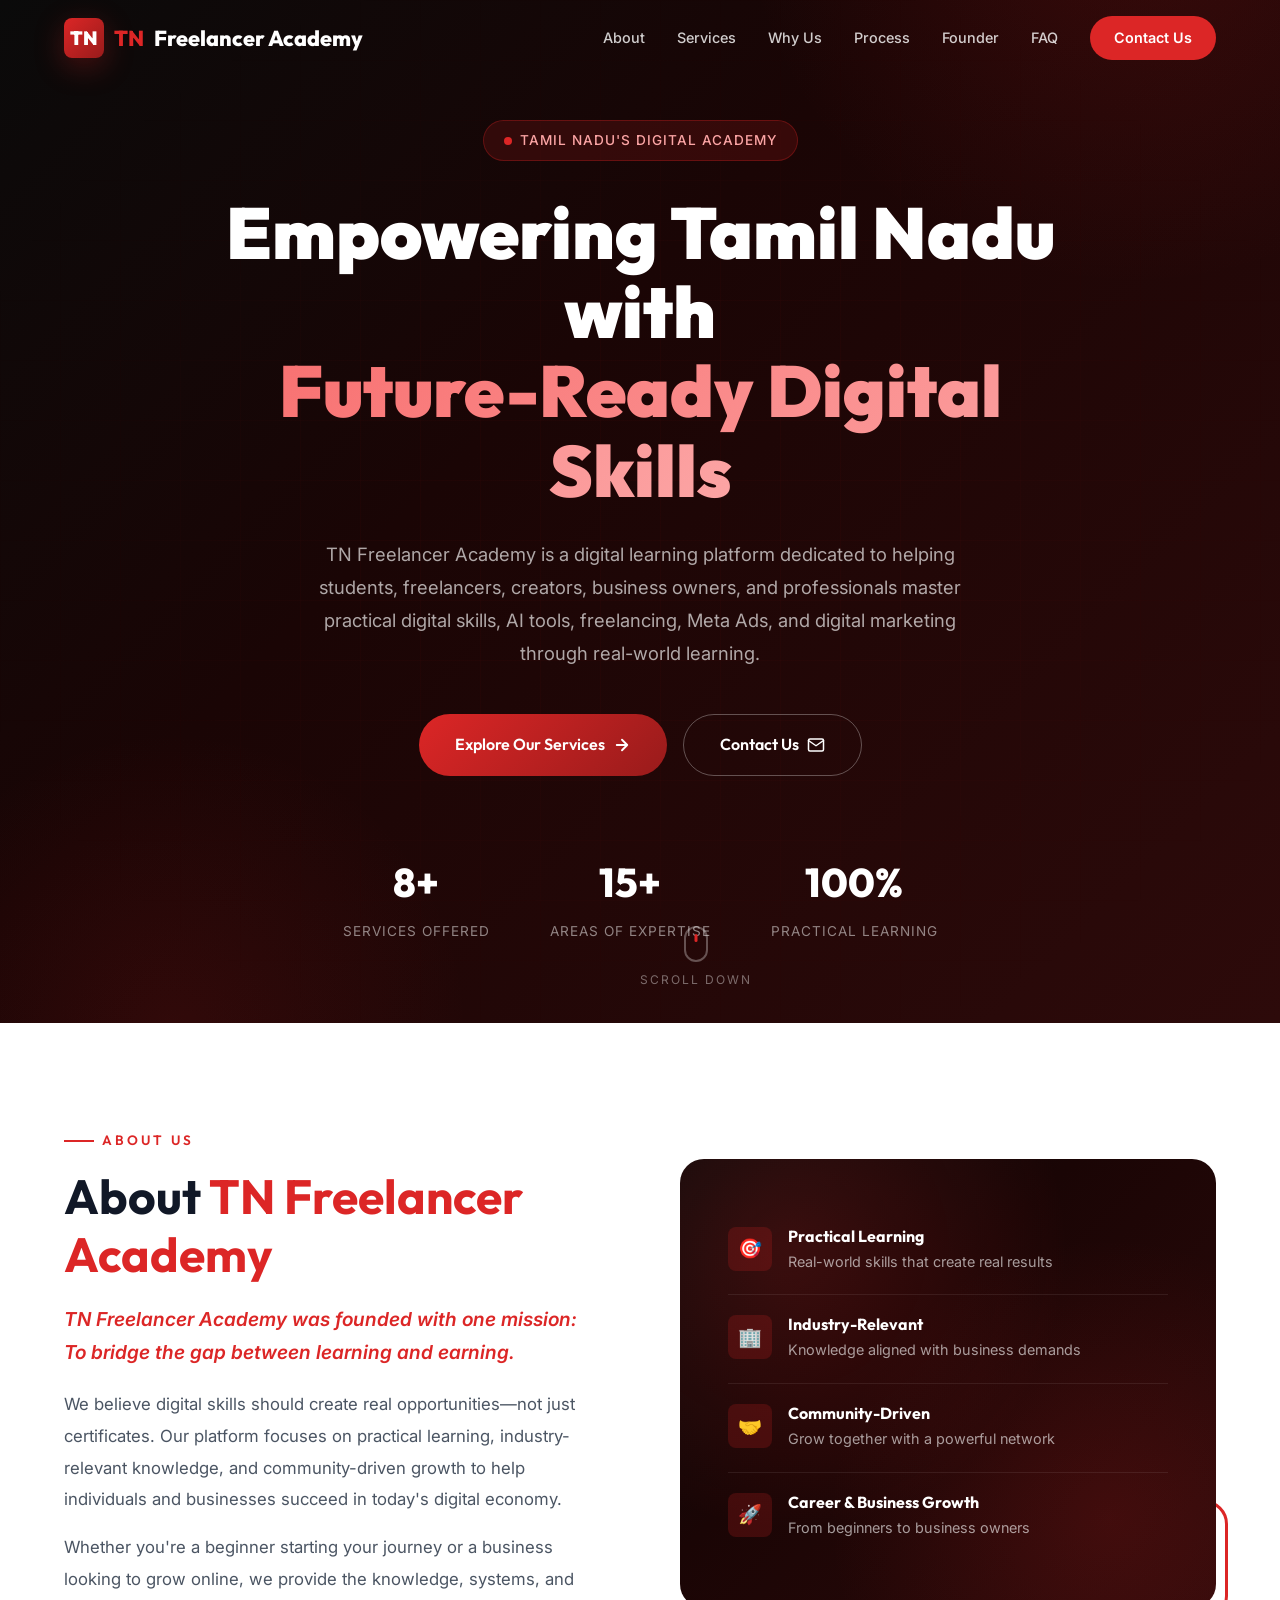
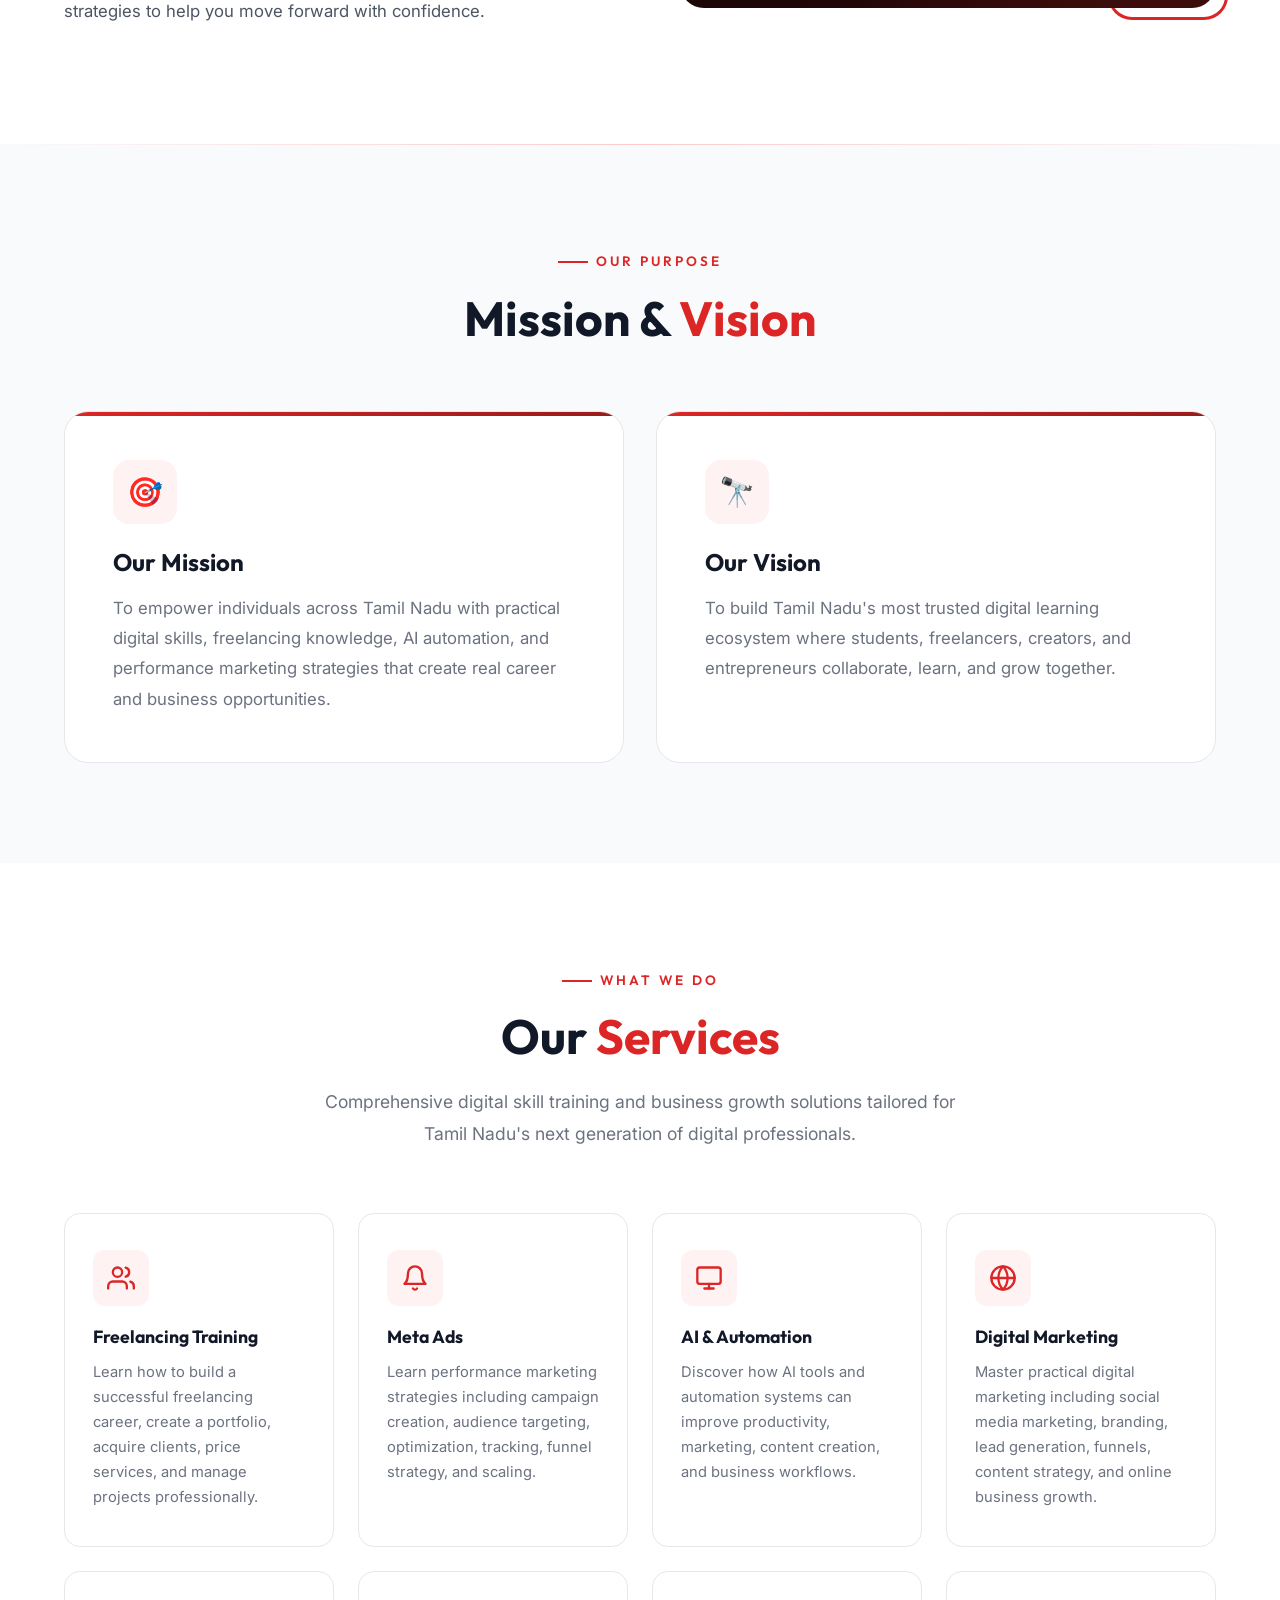
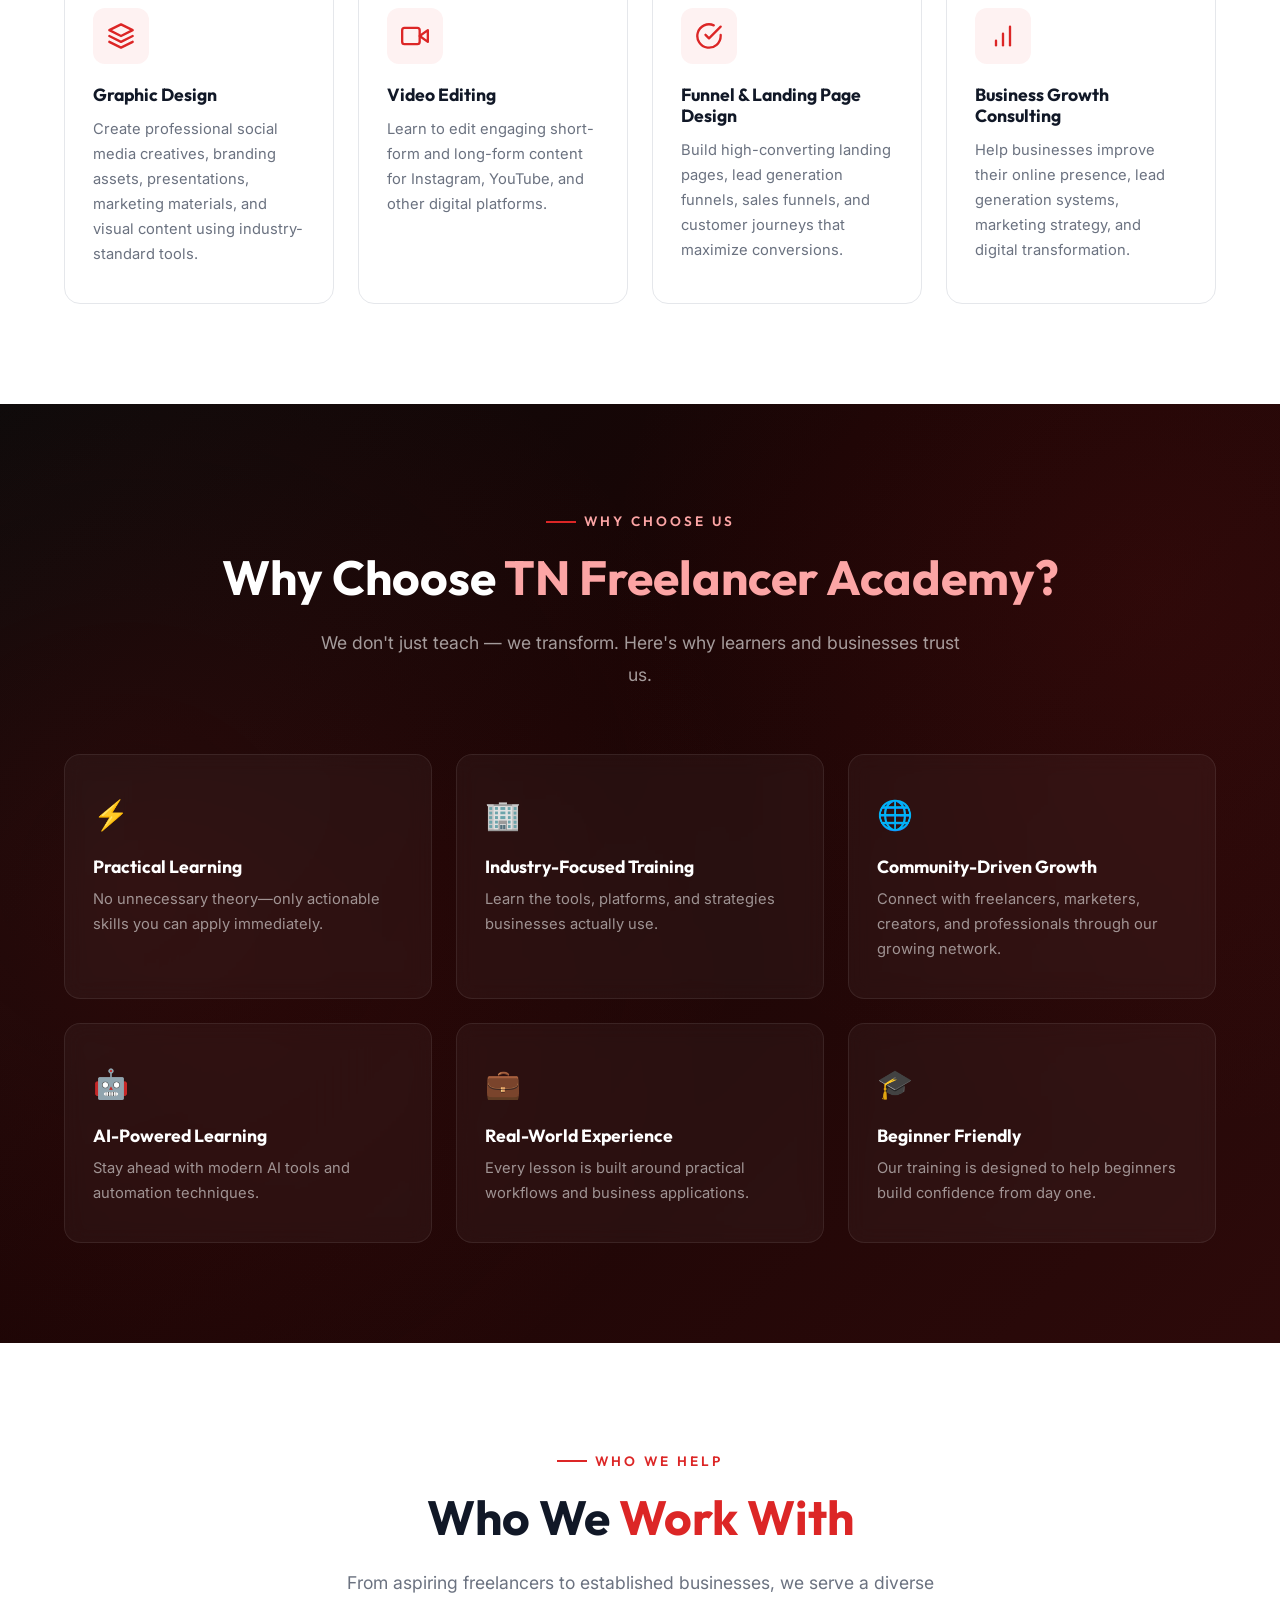
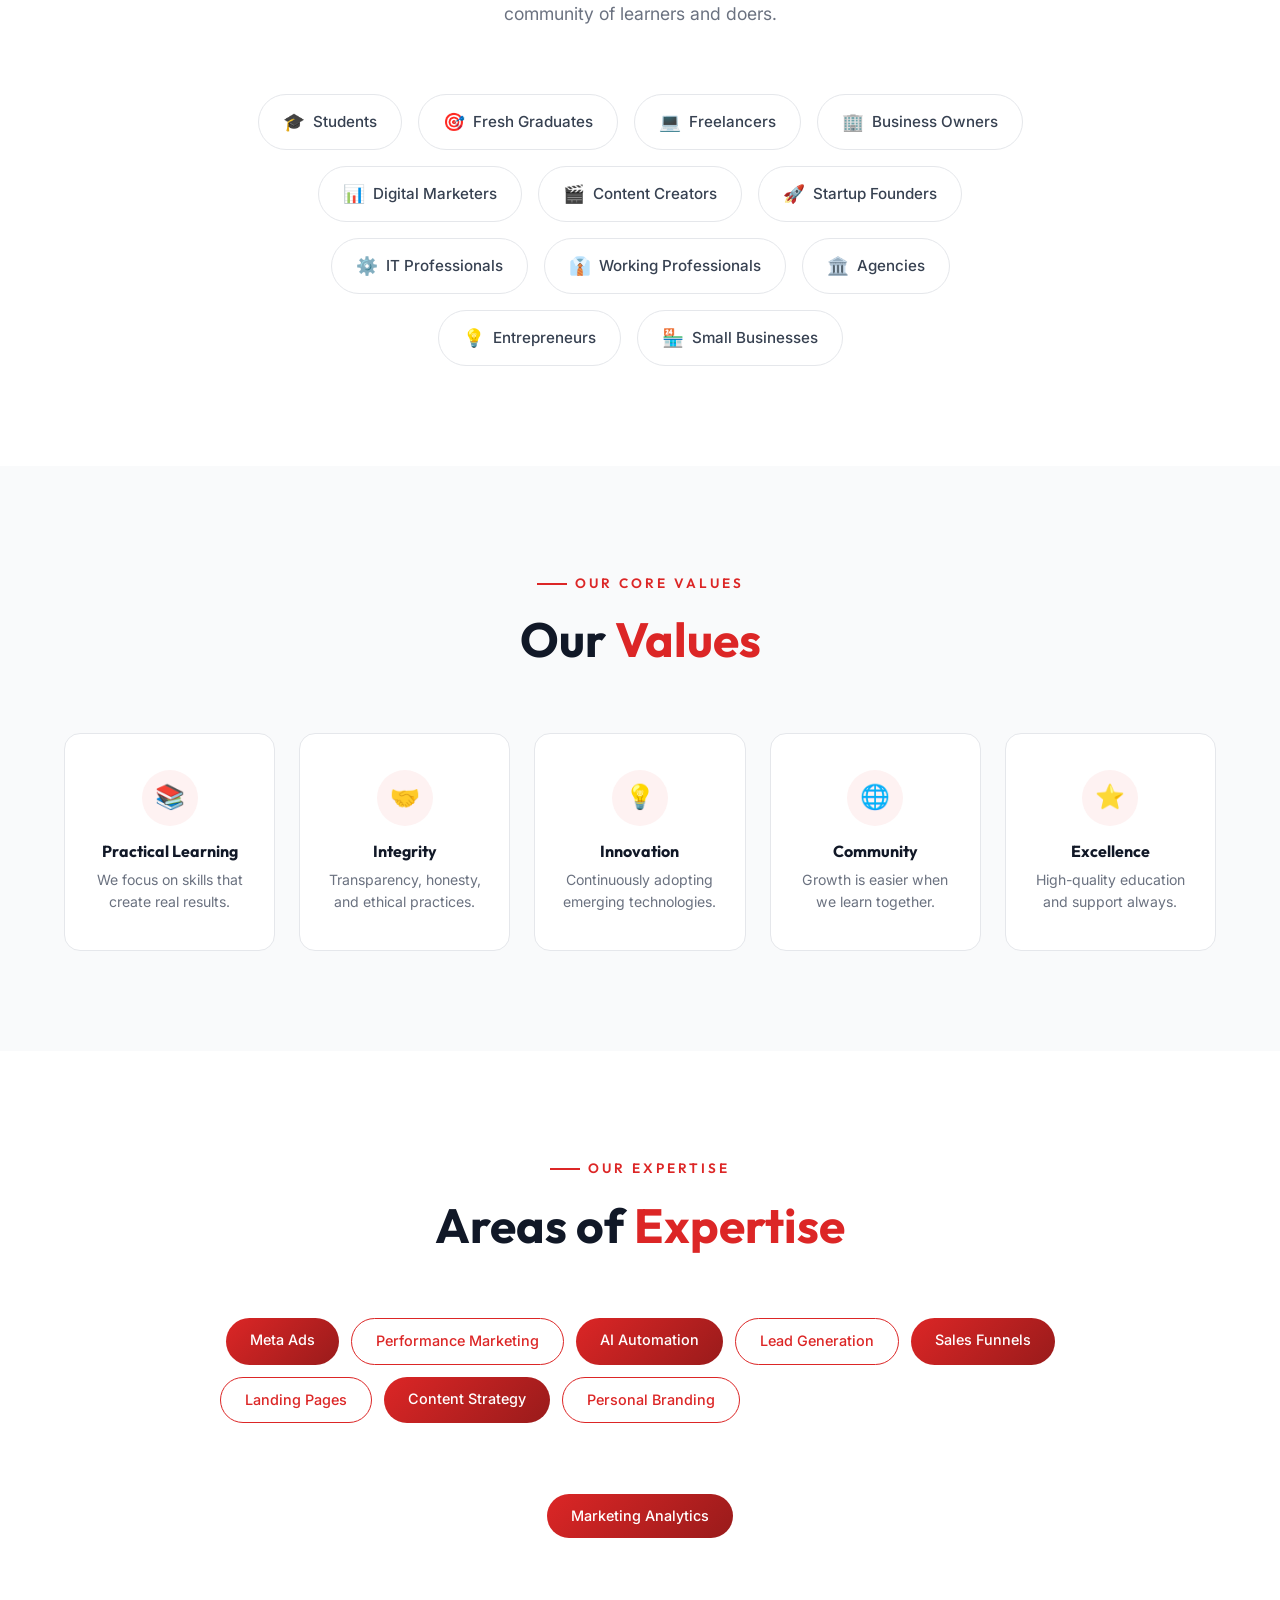
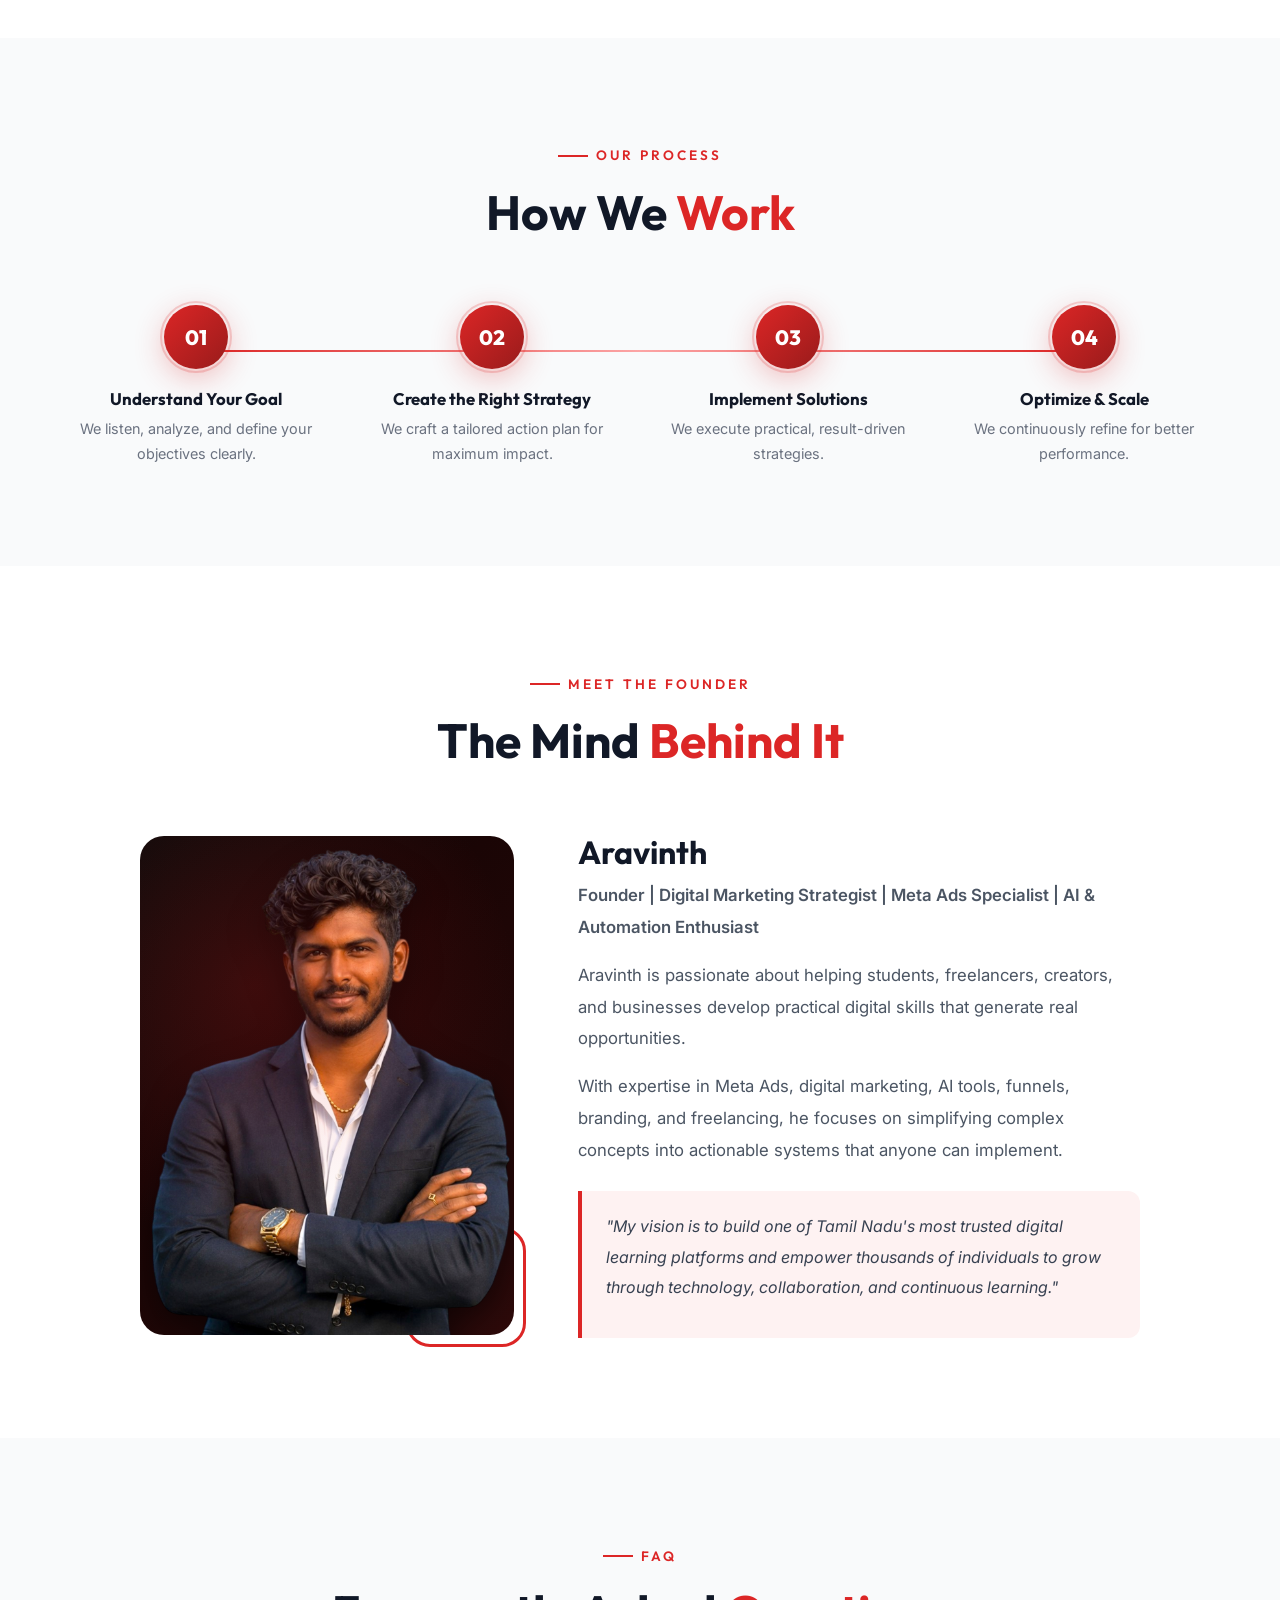
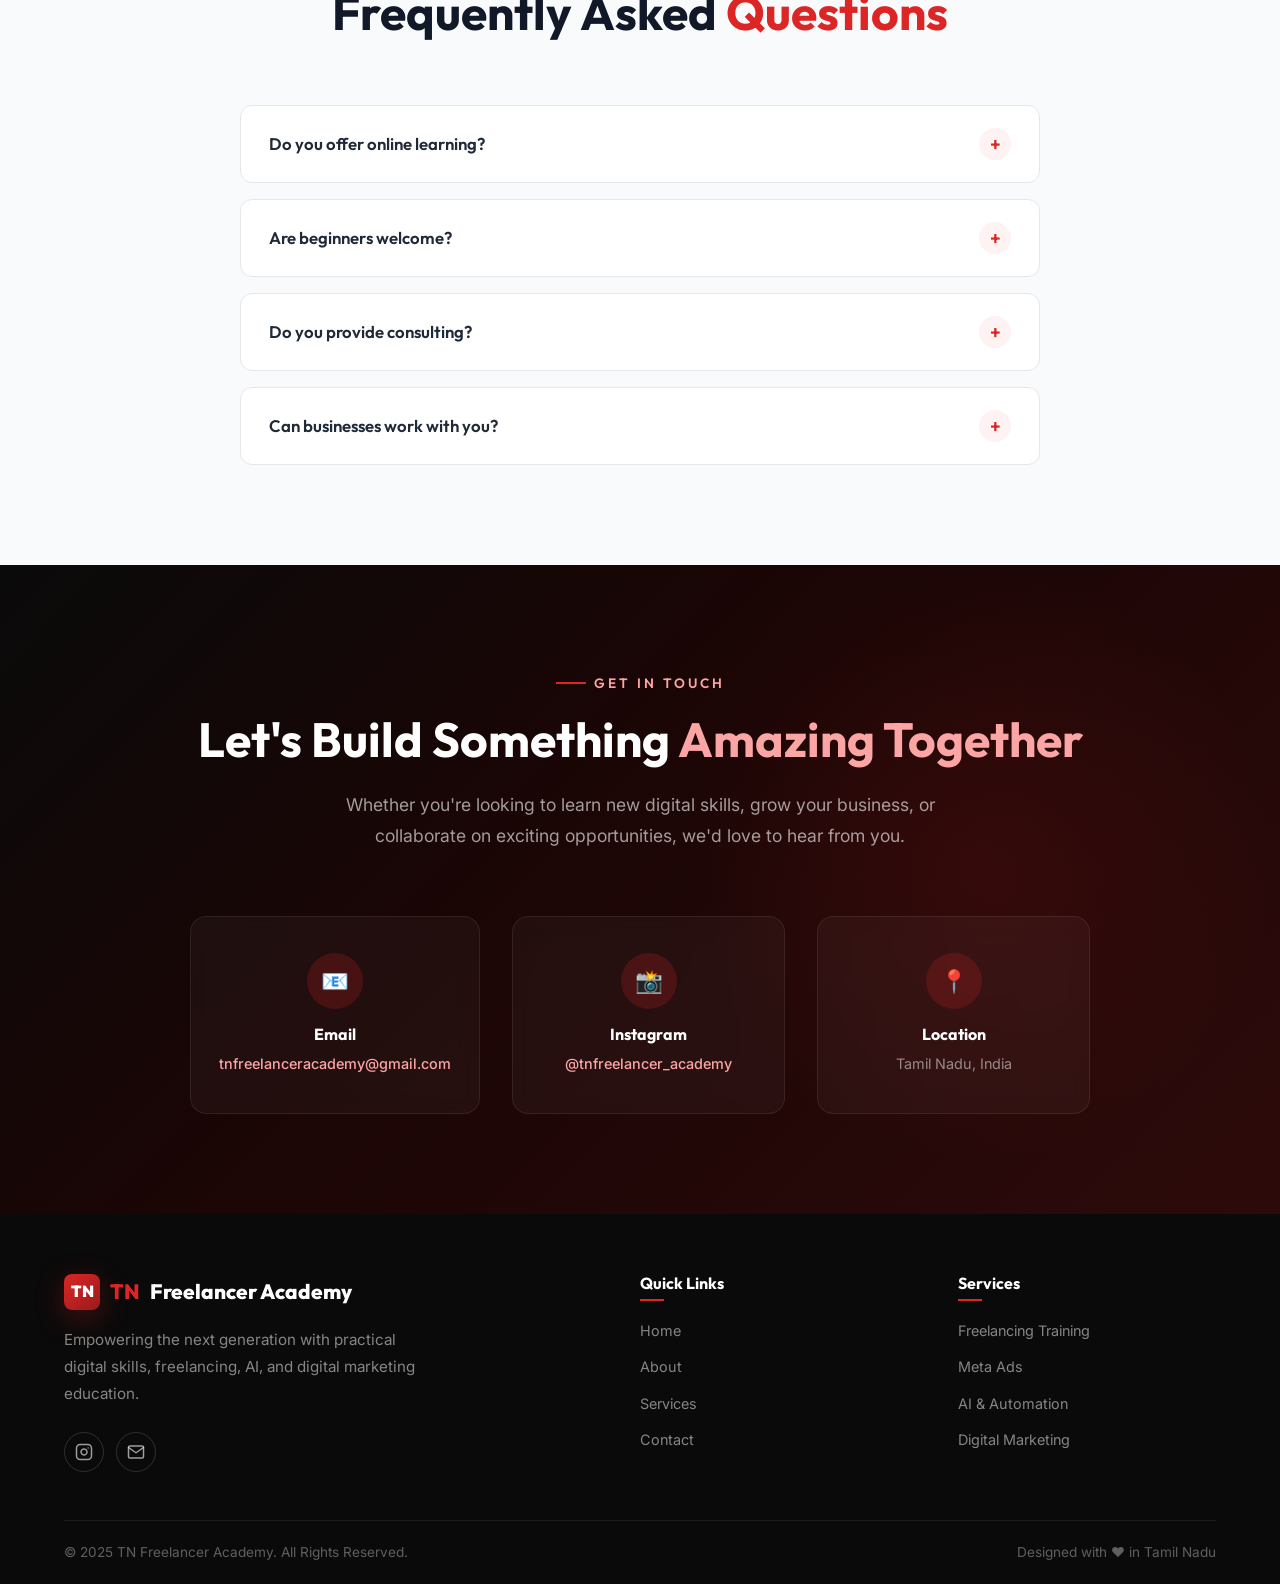
==== index.html @ 5320b2a0 "Initial commit: TN Freelancer Academy static website" ====
<!DOCTYPE html>
<html lang="en">
<head>
  <meta charset="UTF-8">
  <meta name="viewport" content="width=device-width, initial-scale=1.0">
  <meta name="description" content="TN Freelancer Academy — Empowering Tamil Nadu with future-ready digital skills, freelancing, Meta Ads, AI automation, and digital marketing education.">
  <meta name="keywords" content="TN Freelancer Academy, digital marketing, freelancing, Meta Ads, AI automation, Tamil Nadu, online learning">
  <meta name="author" content="TN Freelancer Academy">
  <title>TN Freelancer Academy — Future-Ready Digital Skills</title>

  <!-- Favicon (inline SVG) -->
  <link rel="icon" href="data:image/svg+xml,<svg xmlns='http://www.w3.org/2000/svg' viewBox='0 0 32 32'><rect width='32' height='32' rx='6' fill='%23dc2626'/><text x='50%25' y='55%25' dominant-baseline='middle' text-anchor='middle' fill='white' font-family='sans-serif' font-weight='900' font-size='18'>TN</text></svg>">

  <!-- Google Fonts -->
  <link rel="preconnect" href="https://fonts.googleapis.com">
  <link rel="preconnect" href="https://fonts.gstatic.com" crossorigin>
  <link href="https://fonts.googleapis.com/css2?family=Inter:wght@300;400;500;600;700;800;900&family=Outfit:wght@300;400;500;600;700;800;900&display=swap" rel="stylesheet">

  <!-- Stylesheet -->
  <link rel="stylesheet" href="styles.css">
</head>
<body>

  <!-- ===== NAVIGATION ===== -->
  <nav class="navbar" id="navbar">
    <div class="container">
      <a href="#hero" class="nav-logo">
        <div class="nav-logo-icon">TN</div>
        <span>TN</span> Freelancer Academy
      </a>
      <div class="nav-links" id="navLinks">
        <a href="#about">About</a>
        <a href="#services">Services</a>
        <a href="#why-us">Why Us</a>
        <a href="#process">Process</a>
        <a href="#founder">Founder</a>
        <a href="#faq">FAQ</a>
        <a href="#contact" class="nav-cta">Contact Us</a>
      </div>
      <div class="nav-toggle" id="navToggle">
        <span></span>
        <span></span>
        <span></span>
      </div>
    </div>
  </nav>

  <!-- ===== HERO SECTION ===== -->
  <section class="hero" id="hero">
    <div class="hero-grid"></div>
    <div class="container">
      <div class="hero-badge">
        <div class="hero-badge-dot"></div>
        <span>Tamil Nadu's Digital Academy</span>
      </div>
      <h1>
        Empowering Tamil Nadu with<br>
        <span class="highlight">Future-Ready Digital Skills</span>
      </h1>
      <p class="hero-desc">
        TN Freelancer Academy is a digital learning platform dedicated to helping students, freelancers, creators, business owners, and professionals master practical digital skills, AI tools, freelancing, Meta Ads, and digital marketing through real-world learning.
      </p>
      <div class="hero-buttons">
        <a href="#services" class="btn-primary">
          Explore Our Services
          <svg width="18" height="18" viewBox="0 0 24 24" fill="none" stroke="currentColor" stroke-width="2.5" stroke-linecap="round" stroke-linejoin="round"><path d="M5 12h14M12 5l7 7-7 7"/></svg>
        </a>
        <a href="#contact" class="btn-secondary">
          Contact Us
          <svg width="18" height="18" viewBox="0 0 24 24" fill="none" stroke="currentColor" stroke-width="2" stroke-linecap="round" stroke-linejoin="round"><path d="M4 4h16c1.1 0 2 .9 2 2v12c0 1.1-.9 2-2 2H4c-1.1 0-2-.9-2-2V6c0-1.1.9-2 2-2z"/><polyline points="22,6 12,13 2,6"/></svg>
        </a>
      </div>
      <div class="hero-stats">
        <div class="hero-stat">
          <div class="hero-stat-number">8<span>+</span></div>
          <div class="hero-stat-label">Services Offered</div>
        </div>
        <div class="hero-stat">
          <div class="hero-stat-number">15<span>+</span></div>
          <div class="hero-stat-label">Areas of Expertise</div>
        </div>
        <div class="hero-stat">
          <div class="hero-stat-number">100<span>%</span></div>
          <div class="hero-stat-label">Practical Learning</div>
        </div>
      </div>
    </div>
    <div class="scroll-indicator">
      <div class="scroll-mouse"></div>
      <span>Scroll Down</span>
    </div>
  </section>

  <!-- ===== ABOUT SECTION ===== -->
  <section class="about" id="about">
    <div class="container">
      <div class="about-grid">
        <div class="about-content reveal-left">
          <span class="section-label">About Us</span>
          <h2 class="section-title">About <span>TN Freelancer Academy</span></h2>
          <p class="about-highlight">
            TN Freelancer Academy was founded with one mission:<br>
            To bridge the gap between learning and earning.
          </p>
          <p class="about-text">
            We believe digital skills should create real opportunities—not just certificates. Our platform focuses on practical learning, industry-relevant knowledge, and community-driven growth to help individuals and businesses succeed in today's digital economy.
          </p>
          <p class="about-text">
            Whether you're a beginner starting your journey or a business looking to grow online, we provide the knowledge, systems, and strategies to help you move forward with confidence.
          </p>
        </div>
        <div class="about-visual reveal-right">
          <div class="about-card">
            <div class="about-card-content">
              <div class="about-feature">
                <div class="about-feature-icon">🎯</div>
                <div>
                  <h4>Practical Learning</h4>
                  <p>Real-world skills that create real results</p>
                </div>
              </div>
              <div class="about-feature">
                <div class="about-feature-icon">🏢</div>
                <div>
                  <h4>Industry-Relevant</h4>
                  <p>Knowledge aligned with business demands</p>
                </div>
              </div>
              <div class="about-feature">
                <div class="about-feature-icon">🤝</div>
                <div>
                  <h4>Community-Driven</h4>
                  <p>Grow together with a powerful network</p>
                </div>
              </div>
              <div class="about-feature">
                <div class="about-feature-icon">🚀</div>
                <div>
                  <h4>Career & Business Growth</h4>
                  <p>From beginners to business owners</p>
                </div>
              </div>
            </div>
          </div>
          <div class="founder-decoration"></div>
        </div>
      </div>
    </div>
  </section>

  <!-- ===== MISSION & VISION ===== -->
  <section class="mission-vision" id="mission-vision">
    <div class="container">
      <div class="section-header reveal">
        <span class="section-label">Our Purpose</span>
        <h2 class="section-title">Mission & <span>Vision</span></h2>
      </div>
      <div class="mv-grid">
        <div class="mv-card reveal-left">
          <div class="mv-icon">🎯</div>
          <h3>Our Mission</h3>
          <p>To empower individuals across Tamil Nadu with practical digital skills, freelancing knowledge, AI automation, and performance marketing strategies that create real career and business opportunities.</p>
        </div>
        <div class="mv-card reveal-right">
          <div class="mv-icon">🔭</div>
          <h3>Our Vision</h3>
          <p>To build Tamil Nadu's most trusted digital learning ecosystem where students, freelancers, creators, and entrepreneurs collaborate, learn, and grow together.</p>
        </div>
      </div>
    </div>
  </section>

  <!-- ===== SERVICES SECTION ===== -->
  <section class="services" id="services">
    <div class="container">
      <div class="section-header reveal">
        <span class="section-label">What We Do</span>
        <h2 class="section-title">Our <span>Services</span></h2>
        <p class="section-desc">Comprehensive digital skill training and business growth solutions tailored for Tamil Nadu's next generation of digital professionals.</p>
      </div>
      <div class="services-grid">
        <div class="service-card">
          <div class="service-icon">
            <svg width="28" height="28" viewBox="0 0 24 24" fill="none" stroke="#dc2626" stroke-width="2" stroke-linecap="round" stroke-linejoin="round"><path d="M17 21v-2a4 4 0 0 0-4-4H5a4 4 0 0 0-4 4v2"/><circle cx="9" cy="7" r="4"/><path d="M23 21v-2a4 4 0 0 0-3-3.87"/><path d="M16 3.13a4 4 0 0 1 0 7.75"/></svg>
          </div>
          <h3>Freelancing Training</h3>
          <p>Learn how to build a successful freelancing career, create a portfolio, acquire clients, price services, and manage projects professionally.</p>
        </div>
        <div class="service-card">
          <div class="service-icon">
            <svg width="28" height="28" viewBox="0 0 24 24" fill="none" stroke="#dc2626" stroke-width="2" stroke-linecap="round" stroke-linejoin="round"><path d="M18 8A6 6 0 0 0 6 8c0 7-3 9-3 9h18s-3-2-3-9"/><path d="M13.73 21a2 2 0 0 1-3.46 0"/></svg>
          </div>
          <h3>Meta Ads</h3>
          <p>Learn performance marketing strategies including campaign creation, audience targeting, optimization, tracking, funnel strategy, and scaling.</p>
        </div>
        <div class="service-card">
          <div class="service-icon">
            <svg width="28" height="28" viewBox="0 0 24 24" fill="none" stroke="#dc2626" stroke-width="2" stroke-linecap="round" stroke-linejoin="round"><rect x="2" y="3" width="20" height="14" rx="2" ry="2"/><line x1="8" y1="21" x2="16" y2="21"/><line x1="12" y1="17" x2="12" y2="21"/></svg>
          </div>
          <h3>AI & Automation</h3>
          <p>Discover how AI tools and automation systems can improve productivity, marketing, content creation, and business workflows.</p>
        </div>
        <div class="service-card">
          <div class="service-icon">
            <svg width="28" height="28" viewBox="0 0 24 24" fill="none" stroke="#dc2626" stroke-width="2" stroke-linecap="round" stroke-linejoin="round"><circle cx="12" cy="12" r="10"/><line x1="2" y1="12" x2="22" y2="12"/><path d="M12 2a15.3 15.3 0 0 1 4 10 15.3 15.3 0 0 1-4 10 15.3 15.3 0 0 1-4-10 15.3 15.3 0 0 1 4-10z"/></svg>
          </div>
          <h3>Digital Marketing</h3>
          <p>Master practical digital marketing including social media marketing, branding, lead generation, funnels, content strategy, and online business growth.</p>
        </div>
        <div class="service-card">
          <div class="service-icon">
            <svg width="28" height="28" viewBox="0 0 24 24" fill="none" stroke="#dc2626" stroke-width="2" stroke-linecap="round" stroke-linejoin="round"><polygon points="12 2 2 7 12 12 22 7 12 2"/><polyline points="2 17 12 22 22 17"/><polyline points="2 12 12 17 22 12"/></svg>
          </div>
          <h3>Graphic Design</h3>
          <p>Create professional social media creatives, branding assets, presentations, marketing materials, and visual content using industry-standard tools.</p>
        </div>
        <div class="service-card">
          <div class="service-icon">
            <svg width="28" height="28" viewBox="0 0 24 24" fill="none" stroke="#dc2626" stroke-width="2" stroke-linecap="round" stroke-linejoin="round"><polygon points="23 7 16 12 23 17 23 7"/><rect x="1" y="5" width="15" height="14" rx="2" ry="2"/></svg>
          </div>
          <h3>Video Editing</h3>
          <p>Learn to edit engaging short-form and long-form content for Instagram, YouTube, and other digital platforms.</p>
        </div>
        <div class="service-card">
          <div class="service-icon">
            <svg width="28" height="28" viewBox="0 0 24 24" fill="none" stroke="#dc2626" stroke-width="2" stroke-linecap="round" stroke-linejoin="round"><path d="M22 11.08V12a10 10 0 1 1-5.93-9.14"/><polyline points="22 4 12 14.01 9 11.01"/></svg>
          </div>
          <h3>Funnel & Landing Page Design</h3>
          <p>Build high-converting landing pages, lead generation funnels, sales funnels, and customer journeys that maximize conversions.</p>
        </div>
        <div class="service-card">
          <div class="service-icon">
            <svg width="28" height="28" viewBox="0 0 24 24" fill="none" stroke="#dc2626" stroke-width="2" stroke-linecap="round" stroke-linejoin="round"><line x1="12" y1="20" x2="12" y2="10"/><line x1="18" y1="20" x2="18" y2="4"/><line x1="6" y1="20" x2="6" y2="16"/></svg>
          </div>
          <h3>Business Growth Consulting</h3>
          <p>Help businesses improve their online presence, lead generation systems, marketing strategy, and digital transformation.</p>
        </div>
      </div>
    </div>
  </section>

  <!-- ===== WHY CHOOSE US ===== -->
  <section class="why-us" id="why-us">
    <div class="container">
      <div class="section-header reveal">
        <span class="section-label" style="color: var(--red-300);">Why Choose Us</span>
        <h2 class="section-title">Why Choose <span style="color: var(--red-300);">TN Freelancer Academy?</span></h2>
        <p class="section-desc">We don't just teach — we transform. Here's why learners and businesses trust us.</p>
      </div>
      <div class="why-grid">
        <div class="why-card">
          <div class="why-card-icon">⚡</div>
          <h3>Practical Learning</h3>
          <p>No unnecessary theory—only actionable skills you can apply immediately.</p>
        </div>
        <div class="why-card">
          <div class="why-card-icon">🏢</div>
          <h3>Industry-Focused Training</h3>
          <p>Learn the tools, platforms, and strategies businesses actually use.</p>
        </div>
        <div class="why-card">
          <div class="why-card-icon">🌐</div>
          <h3>Community-Driven Growth</h3>
          <p>Connect with freelancers, marketers, creators, and professionals through our growing network.</p>
        </div>
        <div class="why-card">
          <div class="why-card-icon">🤖</div>
          <h3>AI-Powered Learning</h3>
          <p>Stay ahead with modern AI tools and automation techniques.</p>
        </div>
        <div class="why-card">
          <div class="why-card-icon">💼</div>
          <h3>Real-World Experience</h3>
          <p>Every lesson is built around practical workflows and business applications.</p>
        </div>
        <div class="why-card">
          <div class="why-card-icon">🎓</div>
          <h3>Beginner Friendly</h3>
          <p>Our training is designed to help beginners build confidence from day one.</p>
        </div>
      </div>
    </div>
  </section>

  <!-- ===== WHO WE HELP ===== -->
  <section class="who-we-help" id="who-we-help">
    <div class="container">
      <div class="section-header reveal">
        <span class="section-label">Who We Help</span>
        <h2 class="section-title">Who We <span>Work With</span></h2>
        <p class="section-desc">From aspiring freelancers to established businesses, we serve a diverse community of learners and doers.</p>
      </div>
      <div class="who-tags">
        <div class="who-tag"><span class="who-tag-icon">🎓</span> Students</div>
        <div class="who-tag"><span class="who-tag-icon">🎯</span> Fresh Graduates</div>
        <div class="who-tag"><span class="who-tag-icon">💻</span> Freelancers</div>
        <div class="who-tag"><span class="who-tag-icon">🏢</span> Business Owners</div>
        <div class="who-tag"><span class="who-tag-icon">📊</span> Digital Marketers</div>
        <div class="who-tag"><span class="who-tag-icon">🎬</span> Content Creators</div>
        <div class="who-tag"><span class="who-tag-icon">🚀</span> Startup Founders</div>
        <div class="who-tag"><span class="who-tag-icon">⚙️</span> IT Professionals</div>
        <div class="who-tag"><span class="who-tag-icon">👔</span> Working Professionals</div>
        <div class="who-tag"><span class="who-tag-icon">🏛️</span> Agencies</div>
        <div class="who-tag"><span class="who-tag-icon">💡</span> Entrepreneurs</div>
        <div class="who-tag"><span class="who-tag-icon">🏪</span> Small Businesses</div>
      </div>
    </div>
  </section>

  <!-- ===== OUR VALUES ===== -->
  <section class="values" id="values">
    <div class="container">
      <div class="section-header reveal">
        <span class="section-label">Our Core Values</span>
        <h2 class="section-title">Our <span>Values</span></h2>
      </div>
      <div class="values-grid">
        <div class="value-card">
          <div class="value-icon">📚</div>
          <h3>Practical Learning</h3>
          <p>We focus on skills that create real results.</p>
        </div>
        <div class="value-card">
          <div class="value-icon">🤝</div>
          <h3>Integrity</h3>
          <p>Transparency, honesty, and ethical practices.</p>
        </div>
        <div class="value-card">
          <div class="value-icon">💡</div>
          <h3>Innovation</h3>
          <p>Continuously adopting emerging technologies.</p>
        </div>
        <div class="value-card">
          <div class="value-icon">🌐</div>
          <h3>Community</h3>
          <p>Growth is easier when we learn together.</p>
        </div>
        <div class="value-card">
          <div class="value-icon">⭐</div>
          <h3>Excellence</h3>
          <p>High-quality education and support always.</p>
        </div>
      </div>
    </div>
  </section>

  <!-- ===== EXPERTISE ===== -->
  <section class="expertise" id="expertise">
    <div class="container">
      <div class="section-header reveal">
        <span class="section-label">Our Expertise</span>
        <h2 class="section-title">Areas of <span>Expertise</span></h2>
      </div>
      <div class="expertise-tags">
        <span class="expertise-tag">Meta Ads</span>
        <span class="expertise-tag">Performance Marketing</span>
        <span class="expertise-tag">AI Automation</span>
        <span class="expertise-tag">Lead Generation</span>
        <span class="expertise-tag">Sales Funnels</span>
        <span class="expertise-tag">Landing Pages</span>
        <span class="expertise-tag">Content Strategy</span>
        <span class="expertise-tag">Personal Branding</span>
        <span class="expertise-tag">Freelancing</span>
        <span class="expertise-tag">Digital Marketing</span>
        <span class="expertise-tag">Graphic Design</span>
        <span class="expertise-tag">Video Editing</span>
        <span class="expertise-tag">Business Growth</span>
        <span class="expertise-tag">Social Media Marketing</span>
        <span class="expertise-tag">Marketing Analytics</span>
      </div>
    </div>
  </section>

  <!-- ===== OUR PROCESS ===== -->
  <section class="process" id="process">
    <div class="container">
      <div class="section-header reveal">
        <span class="section-label">Our Process</span>
        <h2 class="section-title">How We <span>Work</span></h2>
      </div>
      <div class="process-grid">
        <div class="process-step">
          <div class="process-number">01</div>
          <h3>Understand Your Goal</h3>
          <p>We listen, analyze, and define your objectives clearly.</p>
        </div>
        <div class="process-step">
          <div class="process-number">02</div>
          <h3>Create the Right Strategy</h3>
          <p>We craft a tailored action plan for maximum impact.</p>
        </div>
        <div class="process-step">
          <div class="process-number">03</div>
          <h3>Implement Solutions</h3>
          <p>We execute practical, result-driven strategies.</p>
        </div>
        <div class="process-step">
          <div class="process-number">04</div>
          <h3>Optimize & Scale</h3>
          <p>We continuously refine for better performance.</p>
        </div>
      </div>
    </div>
  </section>

  <!-- ===== FOUNDER SECTION ===== -->
  <section class="founder" id="founder">
    <div class="container">
      <div class="section-header reveal">
        <span class="section-label">Meet the Founder</span>
        <h2 class="section-title">The Mind <span>Behind It</span></h2>
      </div>
      <div class="founder-wrapper">
        <div class="founder-image-wrapper reveal-left">
          <div class="founder-image">
            <img src="images/founder.png" alt="Aravinth - Founder of TN Freelancer Academy" class="founder-photo">
          </div>
          <div class="founder-decoration"></div>
        </div>
        <div class="founder-content reveal-right">
          <h3>Aravinth</h3>
          <p class="founder-role">Founder | Digital Marketing Strategist | Meta Ads Specialist | AI & Automation Enthusiast</p>
          <p>Aravinth is passionate about helping students, freelancers, creators, and businesses develop practical digital skills that generate real opportunities.</p>
          <p>With expertise in Meta Ads, digital marketing, AI tools, funnels, branding, and freelancing, he focuses on simplifying complex concepts into actionable systems that anyone can implement.</p>
          <div class="founder-quote">
            <p>"My vision is to build one of Tamil Nadu's most trusted digital learning platforms and empower thousands of individuals to grow through technology, collaboration, and continuous learning."</p>
          </div>
        </div>
      </div>
    </div>
  </section>

  <!-- ===== FAQ SECTION ===== -->
  <section class="faq" id="faq">
    <div class="container">
      <div class="section-header reveal">
        <span class="section-label">FAQ</span>
        <h2 class="section-title">Frequently Asked <span>Questions</span></h2>
      </div>
      <div class="faq-list">
        <div class="faq-item">
          <div class="faq-question">
            Do you offer online learning?
            <div class="faq-toggle">+</div>
          </div>
          <div class="faq-answer">
            <div class="faq-answer-content">
              Yes. Our programs are designed for online learning with practical demonstrations and real-world examples. You can learn from anywhere at your own pace.
            </div>
          </div>
        </div>
        <div class="faq-item">
          <div class="faq-question">
            Are beginners welcome?
            <div class="faq-toggle">+</div>
          </div>
          <div class="faq-answer">
            <div class="faq-answer-content">
              Absolutely. Our content is designed to help beginners learn from the fundamentals. We build your knowledge step by step so you gain confidence as you progress.
            </div>
          </div>
        </div>
        <div class="faq-item">
          <div class="faq-question">
            Do you provide consulting?
            <div class="faq-toggle">+</div>
          </div>
          <div class="faq-answer">
            <div class="faq-answer-content">
              Yes. We provide consulting for digital marketing, Meta Ads, branding, funnels, and business growth. Our consulting is practical and results-driven.
            </div>
          </div>
        </div>
        <div class="faq-item">
          <div class="faq-question">
            Can businesses work with you?
            <div class="faq-toggle">+</div>
          </div>
          <div class="faq-answer">
            <div class="faq-answer-content">
              Yes. We collaborate with startups, entrepreneurs, agencies, and businesses seeking digital growth solutions. From strategy to execution, we can help scale your business.
            </div>
          </div>
        </div>
      </div>
    </div>
  </section>

  <!-- ===== CONTACT SECTION ===== -->
  <section class="contact" id="contact">
    <div class="container">
      <div class="section-header reveal">
        <span class="section-label" style="color: var(--red-300);">Get In Touch</span>
        <h2 class="section-title">Let's Build Something <span style="color: var(--red-300);">Amazing Together</span></h2>
        <p class="section-desc">Whether you're looking to learn new digital skills, grow your business, or collaborate on exciting opportunities, we'd love to hear from you.</p>
      </div>
      <div class="contact-grid">
        <div class="contact-card reveal">
          <div class="contact-card-icon">📧</div>
          <h4>Email</h4>
          <p><a href="mailto:tnfreelanceracademy@gmail.com">tnfreelanceracademy@gmail.com</a></p>
        </div>
        <div class="contact-card reveal">
          <div class="contact-card-icon">📸</div>
          <h4>Instagram</h4>
          <p><a href="https://instagram.com/tnfreelancer_academy" target="_blank" rel="noopener noreferrer">@tnfreelancer_academy</a></p>
        </div>
        <div class="contact-card reveal">
          <div class="contact-card-icon">📍</div>
          <h4>Location</h4>
          <p>Tamil Nadu, India</p>
        </div>
      </div>
    </div>
  </section>

  <!-- ===== FOOTER ===== -->
  <footer class="footer" id="footer">
    <div class="container">
      <div class="footer-grid">
        <div class="footer-brand">
          <div class="footer-logo">
            <div class="nav-logo-icon" style="width:36px;height:36px;font-size:1rem;">TN</div>
            <span>TN</span> Freelancer Academy
          </div>
          <p>Empowering the next generation with practical digital skills, freelancing, AI, and digital marketing education.</p>
          <div class="footer-social">
            <a href="https://instagram.com/tnfreelancer_academy" target="_blank" rel="noopener noreferrer" aria-label="Instagram">
              <svg width="18" height="18" viewBox="0 0 24 24" fill="none" stroke="currentColor" stroke-width="2" stroke-linecap="round" stroke-linejoin="round"><rect x="2" y="2" width="20" height="20" rx="5" ry="5"/><path d="M16 11.37A4 4 0 1 1 12.63 8 4 4 0 0 1 16 11.37z"/><line x1="17.5" y1="6.5" x2="17.51" y2="6.5"/></svg>
            </a>
            <a href="mailto:tnfreelanceracademy@gmail.com" aria-label="Email">
              <svg width="18" height="18" viewBox="0 0 24 24" fill="none" stroke="currentColor" stroke-width="2" stroke-linecap="round" stroke-linejoin="round"><path d="M4 4h16c1.1 0 2 .9 2 2v12c0 1.1-.9 2-2 2H4c-1.1 0-2-.9-2-2V6c0-1.1.9-2 2-2z"/><polyline points="22,6 12,13 2,6"/></svg>
            </a>
          </div>
        </div>
        <div class="footer-column">
          <h4>Quick Links</h4>
          <a href="#hero">Home</a>
          <a href="#about">About</a>
          <a href="#services">Services</a>
          <a href="#contact">Contact</a>
        </div>
        <div class="footer-column">
          <h4>Services</h4>
          <a href="#services">Freelancing Training</a>
          <a href="#services">Meta Ads</a>
          <a href="#services">AI & Automation</a>
          <a href="#services">Digital Marketing</a>
        </div>
      </div>
      <div class="footer-bottom">
        <p>&copy; 2025 TN Freelancer Academy. All Rights Reserved.</p>
        <p>Designed with ❤️ in Tamil Nadu</p>
      </div>
    </div>
  </footer>

  <!-- ===== BACK TO TOP ===== -->
  <button class="back-to-top" id="backToTop" aria-label="Back to top">
    <svg width="20" height="20" viewBox="0 0 24 24" fill="none" stroke="currentColor" stroke-width="2.5" stroke-linecap="round" stroke-linejoin="round"><polyline points="18 15 12 9 6 15"/></svg>
  </button>

  <!-- ===== SCRIPTS ===== -->
  <script src="script.js"></script>
</body>
</html>
---- styles.css ----
/* ===== GOOGLE FONTS ===== */
@import url('https://fonts.googleapis.com/css2?family=Inter:wght@300;400;500;600;700;800;900&family=Outfit:wght@300;400;500;600;700;800;900&display=swap');

/* ===== CSS CUSTOM PROPERTIES ===== */
:root {
  /* Primary Palette - Rich Red & White */
  --red-50: #fef2f2;
  --red-100: #fee2e2;
  --red-200: #fecaca;
  --red-300: #fca5a5;
  --red-400: #f87171;
  --red-500: #ef4444;
  --red-600: #dc2626;
  --red-700: #b91c1c;
  --red-800: #991b1b;
  --red-900: #7f1d1d;

  --primary: #dc2626;
  --primary-dark: #b91c1c;
  --primary-light: #ef4444;
  --primary-glow: rgba(220, 38, 38, 0.25);

  /* Neutrals */
  --white: #ffffff;
  --off-white: #fafafa;
  --gray-50: #f9fafb;
  --gray-100: #f3f4f6;
  --gray-200: #e5e7eb;
  --gray-300: #d1d5db;
  --gray-400: #9ca3af;
  --gray-500: #6b7280;
  --gray-600: #4b5563;
  --gray-700: #374151;
  --gray-800: #1f2937;
  --gray-900: #111827;
  --black: #0a0a0a;

  /* Gradients */
  --gradient-primary: linear-gradient(135deg, #dc2626 0%, #991b1b 100%);
  --gradient-hero: linear-gradient(135deg, #0a0a0a 0%, #1a0505 40%, #2d0a0a 100%);
  --gradient-card: linear-gradient(145deg, rgba(255,255,255,0.05) 0%, rgba(255,255,255,0.02) 100%);
  --gradient-glow: radial-gradient(600px circle at var(--mouse-x, 50%) var(--mouse-y, 50%), rgba(220, 38, 38, 0.06), transparent 40%);

  /* Typography */
  --font-heading: 'Outfit', sans-serif;
  --font-body: 'Inter', sans-serif;

  /* Spacing */
  --section-padding: 100px 0;
  --container-width: 1200px;

  /* Shadows */
  --shadow-sm: 0 1px 3px rgba(0,0,0,0.06);
  --shadow-md: 0 4px 20px rgba(0,0,0,0.08);
  --shadow-lg: 0 10px 40px rgba(0,0,0,0.12);
  --shadow-xl: 0 20px 60px rgba(0,0,0,0.15);
  --shadow-red: 0 8px 30px rgba(220, 38, 38, 0.3);

  /* Borders */
  --radius-sm: 8px;
  --radius-md: 12px;
  --radius-lg: 16px;
  --radius-xl: 24px;
  --radius-full: 9999px;

  /* Transitions */
  --transition-fast: 0.2s ease;
  --transition-base: 0.3s ease;
  --transition-slow: 0.5s ease;
  --transition-spring: 0.4s cubic-bezier(0.175, 0.885, 0.32, 1.275);
}

/* ===== RESET & BASE ===== */
*,
*::before,
*::after {
  margin: 0;
  padding: 0;
  box-sizing: border-box;
}

html {
  scroll-behavior: smooth;
  scroll-padding-top: 80px;
  font-size: 16px;
}

body {
  font-family: var(--font-body);
  color: var(--gray-800);
  background: var(--white);
  line-height: 1.7;
  overflow-x: hidden;
  -webkit-font-smoothing: antialiased;
  -moz-osx-font-smoothing: grayscale;
}

img {
  max-width: 100%;
  display: block;
}

a {
  text-decoration: none;
  color: inherit;
  transition: var(--transition-base);
}

ul, ol {
  list-style: none;
}

h1, h2, h3, h4, h5, h6 {
  font-family: var(--font-heading);
  font-weight: 700;
  line-height: 1.2;
}

.container {
  max-width: var(--container-width);
  margin: 0 auto;
  padding: 0 24px;
}

/* ===== UTILITY ANIMATIONS ===== */
@keyframes fadeInUp {
  from { opacity: 0; transform: translateY(40px); }
  to { opacity: 1; transform: translateY(0); }
}

@keyframes fadeInLeft {
  from { opacity: 0; transform: translateX(-40px); }
  to { opacity: 1; transform: translateX(0); }
}

@keyframes fadeInRight {
  from { opacity: 0; transform: translateX(40px); }
  to { opacity: 1; transform: translateX(0); }
}

@keyframes scaleIn {
  from { opacity: 0; transform: scale(0.9); }
  to { opacity: 1; transform: scale(1); }
}

@keyframes float {
  0%, 100% { transform: translateY(0); }
  50% { transform: translateY(-12px); }
}

@keyframes pulse-glow {
  0%, 100% { box-shadow: 0 0 0 0 rgba(220, 38, 38, 0.4); }
  50% { box-shadow: 0 0 0 20px rgba(220, 38, 38, 0); }
}

@keyframes shimmer {
  0% { background-position: -200% center; }
  100% { background-position: 200% center; }
}

@keyframes rotate360 {
  from { transform: rotate(0deg); }
  to { transform: rotate(360deg); }
}

@keyframes slideDown {
  from { opacity: 0; transform: translateY(-20px); }
  to { opacity: 1; transform: translateY(0); }
}

.reveal {
  opacity: 0;
  transform: translateY(40px);
  transition: opacity 0.8s ease, transform 0.8s ease;
}

.reveal.active {
  opacity: 1;
  transform: translateY(0);
}

.reveal-left {
  opacity: 0;
  transform: translateX(-40px);
  transition: opacity 0.8s ease, transform 0.8s ease;
}

.reveal-left.active {
  opacity: 1;
  transform: translateX(0);
}

.reveal-right {
  opacity: 0;
  transform: translateX(40px);
  transition: opacity 0.8s ease, transform 0.8s ease;
}

.reveal-right.active {
  opacity: 1;
  transform: translateX(0);
}

/* ===== SECTION TITLE STYLING ===== */
.section-label {
  display: inline-flex;
  align-items: center;
  gap: 8px;
  font-family: var(--font-heading);
  font-size: 0.85rem;
  font-weight: 600;
  letter-spacing: 3px;
  text-transform: uppercase;
  color: var(--primary);
  margin-bottom: 16px;
}

.section-label::before {
  content: '';
  width: 30px;
  height: 2px;
  background: var(--primary);
}

.section-title {
  font-size: clamp(2rem, 4vw, 3rem);
  color: var(--gray-900);
  margin-bottom: 20px;
}

.section-title span {
  color: var(--primary);
}

.section-desc {
  font-size: 1.1rem;
  color: var(--gray-500);
  max-width: 640px;
  margin: 0 auto;
  line-height: 1.8;
}

.section-header {
  text-align: center;
  margin-bottom: 64px;
}

/* ===== NAVIGATION ===== */
.navbar {
  position: fixed;
  top: 0;
  left: 0;
  width: 100%;
  z-index: 1000;
  padding: 16px 0;
  transition: var(--transition-base);
  background: transparent;
}

.navbar.scrolled {
  background: rgba(255, 255, 255, 0.95);
  backdrop-filter: blur(20px);
  -webkit-backdrop-filter: blur(20px);
  border-bottom: 1px solid rgba(220, 38, 38, 0.1);
  padding: 10px 0;
  box-shadow: var(--shadow-sm);
}

.navbar .container {
  display: flex;
  align-items: center;
  justify-content: space-between;
}

.nav-logo {
  display: flex;
  align-items: center;
  gap: 10px;
  font-family: var(--font-heading);
  font-weight: 800;
  font-size: 1.35rem;
  color: var(--white);
  transition: var(--transition-base);
}

.navbar.scrolled .nav-logo {
  color: var(--gray-900);
}

.nav-logo-icon {
  width: 40px;
  height: 40px;
  background: var(--gradient-primary);
  border-radius: var(--radius-sm);
  display: flex;
  align-items: center;
  justify-content: center;
  font-size: 1.2rem;
  color: var(--white);
  font-weight: 900;
  box-shadow: var(--shadow-red);
}

.nav-logo span {
  color: var(--primary);
}

.navbar.scrolled .nav-logo span {
  color: var(--primary);
}

.nav-links {
  display: flex;
  align-items: center;
  gap: 32px;
}

.nav-links a {
  font-size: 0.9rem;
  font-weight: 500;
  color: rgba(255,255,255,0.8);
  position: relative;
  padding: 4px 0;
}

.navbar.scrolled .nav-links a {
  color: var(--gray-600);
}

.nav-links a::after {
  content: '';
  position: absolute;
  bottom: -2px;
  left: 0;
  width: 0;
  height: 2px;
  background: var(--primary);
  transition: var(--transition-base);
}

.nav-links a:hover {
  color: var(--primary);
}

.nav-links a:hover::after {
  width: 100%;
}

.nav-cta {
  background: var(--primary) !important;
  color: var(--white) !important;
  padding: 10px 24px !important;
  border-radius: var(--radius-full) !important;
  font-weight: 600 !important;
  border: none;
  cursor: pointer;
  transition: var(--transition-base) !important;
}

.nav-cta:hover {
  background: var(--primary-dark) !important;
  transform: translateY(-2px);
  box-shadow: var(--shadow-red);
}

.nav-cta::after {
  display: none !important;
}

/* Mobile Menu Toggle */
.nav-toggle {
  display: none;
  flex-direction: column;
  gap: 5px;
  cursor: pointer;
  z-index: 1001;
  padding: 4px;
}

.nav-toggle span {
  width: 24px;
  height: 2.5px;
  background: var(--white);
  border-radius: 2px;
  transition: var(--transition-base);
}

.navbar.scrolled .nav-toggle span {
  background: var(--gray-800);
}

.nav-toggle.active span:nth-child(1) {
  transform: rotate(45deg) translate(5px, 5px);
}

.nav-toggle.active span:nth-child(2) {
  opacity: 0;
}

.nav-toggle.active span:nth-child(3) {
  transform: rotate(-45deg) translate(5px, -5px);
}

/* ===== HERO SECTION ===== */
.hero {
  position: relative;
  min-height: 100vh;
  display: flex;
  align-items: center;
  background: var(--gradient-hero);
  overflow: hidden;
  padding: 120px 0 80px;
}

.hero::before {
  content: '';
  position: absolute;
  top: -50%;
  right: -20%;
  width: 800px;
  height: 800px;
  background: radial-gradient(circle, rgba(220, 38, 38, 0.15) 0%, transparent 70%);
  border-radius: 50%;
  animation: float 8s ease-in-out infinite;
}

.hero::after {
  content: '';
  position: absolute;
  bottom: -30%;
  left: -10%;
  width: 600px;
  height: 600px;
  background: radial-gradient(circle, rgba(220, 38, 38, 0.1) 0%, transparent 70%);
  border-radius: 50%;
  animation: float 10s ease-in-out infinite reverse;
}

/* Grid Pattern */
.hero-grid {
  position: absolute;
  inset: 0;
  background-image: 
    linear-gradient(rgba(220, 38, 38, 0.03) 1px, transparent 1px),
    linear-gradient(90deg, rgba(220, 38, 38, 0.03) 1px, transparent 1px);
  background-size: 60px 60px;
  mask-image: radial-gradient(ellipse at center, black 30%, transparent 80%);
  -webkit-mask-image: radial-gradient(ellipse at center, black 30%, transparent 80%);
}

.hero .container {
  position: relative;
  z-index: 2;
  text-align: center;
}

.hero-badge {
  display: inline-flex;
  align-items: center;
  gap: 8px;
  background: rgba(220, 38, 38, 0.15);
  border: 1px solid rgba(220, 38, 38, 0.3);
  padding: 8px 20px;
  border-radius: var(--radius-full);
  margin-bottom: 32px;
  animation: fadeInUp 0.8s ease forwards;
}

.hero-badge-dot {
  width: 8px;
  height: 8px;
  background: var(--primary);
  border-radius: 50%;
  animation: pulse-glow 2s infinite;
}

.hero-badge span {
  font-size: 0.85rem;
  font-weight: 500;
  color: var(--red-300);
  letter-spacing: 1px;
  text-transform: uppercase;
}

.hero h1 {
  font-size: clamp(2.5rem, 6vw, 4.5rem);
  font-weight: 900;
  color: var(--white);
  line-height: 1.1;
  margin-bottom: 28px;
  max-width: 900px;
  margin-left: auto;
  margin-right: auto;
  animation: fadeInUp 0.8s ease 0.2s forwards;
  opacity: 0;
}

.hero h1 .highlight {
  background: linear-gradient(135deg, var(--red-400), var(--red-300));
  -webkit-background-clip: text;
  -webkit-text-fill-color: transparent;
  background-clip: text;
}

.hero-desc {
  font-size: 1.15rem;
  color: rgba(255,255,255,0.65);
  max-width: 700px;
  margin: 0 auto 44px;
  line-height: 1.8;
  animation: fadeInUp 0.8s ease 0.4s forwards;
  opacity: 0;
}

.hero-buttons {
  display: flex;
  justify-content: center;
  gap: 16px;
  flex-wrap: wrap;
  animation: fadeInUp 0.8s ease 0.6s forwards;
  opacity: 0;
}

.btn-primary {
  display: inline-flex;
  align-items: center;
  gap: 8px;
  background: var(--gradient-primary);
  color: var(--white);
  padding: 16px 36px;
  border-radius: var(--radius-full);
  font-family: var(--font-heading);
  font-size: 1rem;
  font-weight: 600;
  border: none;
  cursor: pointer;
  transition: var(--transition-base);
  position: relative;
  overflow: hidden;
}

.btn-primary::before {
  content: '';
  position: absolute;
  inset: 0;
  background: linear-gradient(135deg, rgba(255,255,255,0.2) 0%, transparent 50%);
  opacity: 0;
  transition: var(--transition-base);
}

.btn-primary:hover {
  transform: translateY(-3px);
  box-shadow: var(--shadow-red);
}

.btn-primary:hover::before {
  opacity: 1;
}

.btn-secondary {
  display: inline-flex;
  align-items: center;
  gap: 8px;
  background: transparent;
  color: var(--white);
  padding: 16px 36px;
  border-radius: var(--radius-full);
  font-family: var(--font-heading);
  font-size: 1rem;
  font-weight: 600;
  border: 1.5px solid rgba(255,255,255,0.3);
  cursor: pointer;
  transition: var(--transition-base);
}

.btn-secondary:hover {
  border-color: var(--primary);
  color: var(--primary);
  background: rgba(220, 38, 38, 0.1);
  transform: translateY(-3px);
}

.hero-stats {
  display: flex;
  justify-content: center;
  gap: 60px;
  margin-top: 72px;
  animation: fadeInUp 0.8s ease 0.8s forwards;
  opacity: 0;
}

.hero-stat {
  text-align: center;
}

.hero-stat-number {
  font-family: var(--font-heading);
  font-size: 2.5rem;
  font-weight: 800;
  color: var(--white);
}

.hero-stat-number span {
  color: var(--red-400);
}

.hero-stat-label {
  font-size: 0.85rem;
  color: rgba(255,255,255,0.5);
  margin-top: 4px;
  text-transform: uppercase;
  letter-spacing: 1px;
}

/* Scroll Indicator */
.scroll-indicator {
  position: absolute;
  bottom: 32px;
  left: 50%;
  transform: translateX(-50%);
  display: flex;
  flex-direction: column;
  align-items: center;
  gap: 8px;
  z-index: 3;
  animation: fadeInUp 1s ease 1s forwards;
  opacity: 0;
}

.scroll-indicator span {
  font-size: 0.75rem;
  color: rgba(255,255,255,0.4);
  letter-spacing: 2px;
  text-transform: uppercase;
}

.scroll-mouse {
  width: 24px;
  height: 36px;
  border: 2px solid rgba(255,255,255,0.3);
  border-radius: 12px;
  position: relative;
}

.scroll-mouse::after {
  content: '';
  position: absolute;
  top: 6px;
  left: 50%;
  transform: translateX(-50%);
  width: 3px;
  height: 8px;
  background: var(--primary);
  border-radius: 2px;
  animation: scrollWheel 1.5s infinite;
}

@keyframes scrollWheel {
  0% { opacity: 1; transform: translateX(-50%) translateY(0); }
  100% { opacity: 0; transform: translateX(-50%) translateY(12px); }
}

/* ===== ABOUT SECTION ===== */
.about {
  padding: var(--section-padding);
  background: var(--white);
  position: relative;
}

.about-grid {
  display: grid;
  grid-template-columns: 1fr 1fr;
  gap: 80px;
  align-items: center;
}

.about-content {
  position: relative;
}

.about-content .section-label {
  justify-content: flex-start;
}

.about-content .section-title {
  text-align: left;
}

.about-highlight {
  font-size: 1.2rem;
  font-weight: 600;
  color: var(--primary);
  margin-bottom: 20px;
  font-style: italic;
}

.about-text {
  font-size: 1.05rem;
  color: var(--gray-600);
  line-height: 1.9;
  margin-bottom: 16px;
}

.about-visual {
  position: relative;
}

.about-card {
  background: var(--gradient-hero);
  border-radius: var(--radius-xl);
  padding: 48px;
  position: relative;
  overflow: hidden;
}

.about-card::before {
  content: '';
  position: absolute;
  inset: 0;
  background: 
    radial-gradient(circle at 20% 20%, rgba(220, 38, 38, 0.2) 0%, transparent 50%),
    radial-gradient(circle at 80% 80%, rgba(220, 38, 38, 0.15) 0%, transparent 50%);
}

.about-card-content {
  position: relative;
  z-index: 1;
}

.about-feature {
  display: flex;
  align-items: flex-start;
  gap: 16px;
  padding: 20px 0;
  border-bottom: 1px solid rgba(255,255,255,0.08);
}

.about-feature:last-child {
  border-bottom: none;
}

.about-feature-icon {
  width: 44px;
  height: 44px;
  min-width: 44px;
  background: rgba(220, 38, 38, 0.2);
  border-radius: var(--radius-sm);
  display: flex;
  align-items: center;
  justify-content: center;
  font-size: 1.2rem;
}

.about-feature h4 {
  color: var(--white);
  font-size: 1rem;
  margin-bottom: 4px;
}

.about-feature p {
  color: rgba(255,255,255,0.6);
  font-size: 0.9rem;
}

/* ===== MISSION & VISION ===== */
.mission-vision {
  padding: var(--section-padding);
  background: var(--gray-50);
  position: relative;
}

.mission-vision::before {
  content: '';
  position: absolute;
  top: 0;
  left: 0;
  right: 0;
  height: 1px;
  background: linear-gradient(90deg, transparent, var(--red-200), transparent);
}

.mv-grid {
  display: grid;
  grid-template-columns: 1fr 1fr;
  gap: 32px;
}

.mv-card {
  background: var(--white);
  border-radius: var(--radius-xl);
  padding: 48px;
  position: relative;
  overflow: hidden;
  border: 1px solid var(--gray-200);
  transition: var(--transition-base);
}

.mv-card:hover {
  transform: translateY(-4px);
  box-shadow: var(--shadow-lg);
  border-color: rgba(220, 38, 38, 0.2);
}

.mv-card::before {
  content: '';
  position: absolute;
  top: 0;
  left: 0;
  right: 0;
  height: 4px;
  background: var(--gradient-primary);
}

.mv-icon {
  width: 64px;
  height: 64px;
  background: var(--red-50);
  border-radius: var(--radius-lg);
  display: flex;
  align-items: center;
  justify-content: center;
  font-size: 1.8rem;
  margin-bottom: 24px;
}

.mv-card h3 {
  font-size: 1.5rem;
  color: var(--gray-900);
  margin-bottom: 16px;
}

.mv-card p {
  font-size: 1.05rem;
  color: var(--gray-500);
  line-height: 1.8;
}

/* ===== SERVICES SECTION ===== */
.services {
  padding: var(--section-padding);
  background: var(--white);
}

.services-grid {
  display: grid;
  grid-template-columns: repeat(4, 1fr);
  gap: 24px;
}

.service-card {
  background: var(--white);
  border: 1px solid var(--gray-200);
  border-radius: var(--radius-lg);
  padding: 36px 28px;
  transition: var(--transition-base);
  position: relative;
  overflow: hidden;
  cursor: default;
}

.service-card::before {
  content: '';
  position: absolute;
  top: 0;
  left: 0;
  right: 0;
  height: 3px;
  background: var(--gradient-primary);
  transform: scaleX(0);
  transform-origin: left;
  transition: var(--transition-base);
}

.service-card:hover {
  transform: translateY(-6px);
  box-shadow: var(--shadow-lg);
  border-color: rgba(220, 38, 38, 0.2);
}

.service-card:hover::before {
  transform: scaleX(1);
}

.service-icon {
  width: 56px;
  height: 56px;
  background: var(--red-50);
  border-radius: var(--radius-md);
  display: flex;
  align-items: center;
  justify-content: center;
  font-size: 1.5rem;
  margin-bottom: 20px;
  transition: var(--transition-base);
}

.service-card:hover .service-icon {
  background: var(--primary);
  transform: scale(1.1);
}

.service-card:hover .service-icon svg {
  filter: brightness(0) invert(1);
}

.service-card h3 {
  font-size: 1.1rem;
  color: var(--gray-900);
  margin-bottom: 12px;
}

.service-card p {
  font-size: 0.92rem;
  color: var(--gray-500);
  line-height: 1.7;
}

/* ===== WHY CHOOSE US ===== */
.why-us {
  padding: var(--section-padding);
  background: var(--gradient-hero);
  position: relative;
  overflow: hidden;
}

.why-us::before {
  content: '';
  position: absolute;
  inset: 0;
  background: 
    radial-gradient(circle at 10% 50%, rgba(220, 38, 38, 0.1) 0%, transparent 50%),
    radial-gradient(circle at 90% 20%, rgba(220, 38, 38, 0.08) 0%, transparent 40%);
}

.why-us .section-title {
  color: var(--white);
}

.why-us .section-desc {
  color: rgba(255,255,255,0.6);
}

.why-grid {
  display: grid;
  grid-template-columns: repeat(3, 1fr);
  gap: 24px;
  position: relative;
  z-index: 1;
}

.why-card {
  background: rgba(255,255,255,0.04);
  backdrop-filter: blur(10px);
  border: 1px solid rgba(255,255,255,0.08);
  border-radius: var(--radius-lg);
  padding: 36px 28px;
  transition: var(--transition-base);
}

.why-card:hover {
  background: rgba(255,255,255,0.08);
  border-color: rgba(220, 38, 38, 0.3);
  transform: translateY(-4px);
}

.why-card-icon {
  font-size: 1.8rem;
  margin-bottom: 16px;
}

.why-card h3 {
  font-size: 1.1rem;
  color: var(--white);
  margin-bottom: 10px;
}

.why-card p {
  font-size: 0.92rem;
  color: rgba(255,255,255,0.55);
  line-height: 1.7;
}

/* ===== WHO WE HELP ===== */
.who-we-help {
  padding: var(--section-padding);
  background: var(--white);
}

.who-tags {
  display: flex;
  flex-wrap: wrap;
  justify-content: center;
  gap: 16px;
  max-width: 800px;
  margin: 0 auto;
}

.who-tag {
  display: flex;
  align-items: center;
  gap: 8px;
  background: var(--white);
  border: 1px solid var(--gray-200);
  border-radius: var(--radius-full);
  padding: 12px 24px;
  font-size: 0.95rem;
  font-weight: 500;
  color: var(--gray-700);
  transition: var(--transition-base);
  cursor: default;
}

.who-tag:hover {
  border-color: var(--primary);
  color: var(--primary);
  background: var(--red-50);
  transform: translateY(-3px);
  box-shadow: var(--shadow-md);
}

.who-tag-icon {
  font-size: 1.1rem;
}

/* ===== OUR VALUES ===== */
.values {
  padding: var(--section-padding);
  background: var(--gray-50);
}

.values-grid {
  display: grid;
  grid-template-columns: repeat(5, 1fr);
  gap: 24px;
}

.value-card {
  text-align: center;
  padding: 36px 20px;
  background: var(--white);
  border-radius: var(--radius-lg);
  border: 1px solid var(--gray-200);
  transition: var(--transition-base);
}

.value-card:hover {
  transform: translateY(-4px);
  box-shadow: var(--shadow-md);
  border-color: rgba(220, 38, 38, 0.2);
}

.value-icon {
  width: 56px;
  height: 56px;
  margin: 0 auto 16px;
  background: var(--red-50);
  border-radius: 50%;
  display: flex;
  align-items: center;
  justify-content: center;
  font-size: 1.5rem;
  transition: var(--transition-base);
}

.value-card:hover .value-icon {
  background: var(--primary);
  transform: scale(1.1);
}

.value-card h3 {
  font-size: 1rem;
  color: var(--gray-900);
  margin-bottom: 8px;
}

.value-card p {
  font-size: 0.88rem;
  color: var(--gray-500);
  line-height: 1.6;
}

/* ===== EXPERTISE ===== */
.expertise {
  padding: var(--section-padding);
  background: var(--white);
}

.expertise-tags {
  display: flex;
  flex-wrap: wrap;
  justify-content: center;
  gap: 12px;
  max-width: 900px;
  margin: 0 auto;
}

.expertise-tag {
  background: var(--gradient-primary);
  color: var(--white);
  padding: 10px 24px;
  border-radius: var(--radius-full);
  font-size: 0.9rem;
  font-weight: 500;
  transition: var(--transition-base);
  cursor: default;
}

.expertise-tag:hover {
  transform: translateY(-3px);
  box-shadow: var(--shadow-red);
}

.expertise-tag:nth-child(even) {
  background: var(--white);
  color: var(--primary);
  border: 1.5px solid var(--primary);
}

.expertise-tag:nth-child(even):hover {
  background: var(--primary);
  color: var(--white);
}

/* ===== OUR PROCESS ===== */
.process {
  padding: var(--section-padding);
  background: var(--gray-50);
}

.process-grid {
  display: grid;
  grid-template-columns: repeat(4, 1fr);
  gap: 32px;
  position: relative;
}

.process-grid::before {
  content: '';
  position: absolute;
  top: 45px;
  left: 12%;
  right: 12%;
  height: 2px;
  background: linear-gradient(90deg, var(--primary), var(--red-300), var(--primary));
  z-index: 0;
}

.process-step {
  text-align: center;
  position: relative;
  z-index: 1;
}

.process-number {
  width: 64px;
  height: 64px;
  margin: 0 auto 20px;
  background: var(--gradient-primary);
  border-radius: 50%;
  display: flex;
  align-items: center;
  justify-content: center;
  font-family: var(--font-heading);
  font-size: 1.3rem;
  font-weight: 800;
  color: var(--white);
  box-shadow: var(--shadow-red);
  transition: var(--transition-base);
  position: relative;
}

.process-number::after {
  content: '';
  position: absolute;
  inset: -4px;
  border-radius: 50%;
  border: 2px solid rgba(220, 38, 38, 0.2);
}

.process-step:hover .process-number {
  transform: scale(1.15);
  box-shadow: 0 8px 40px rgba(220, 38, 38, 0.4);
}

.process-step h3 {
  font-size: 1.05rem;
  color: var(--gray-900);
  margin-bottom: 8px;
}

.process-step p {
  font-size: 0.9rem;
  color: var(--gray-500);
}

/* ===== FOUNDER SECTION ===== */
.founder {
  padding: var(--section-padding);
  background: var(--white);
  position: relative;
}

.founder-wrapper {
  display: grid;
  grid-template-columns: 1fr 1.5fr;
  gap: 64px;
  align-items: center;
  max-width: 1000px;
  margin: 0 auto;
}

.founder-image-wrapper {
  position: relative;
}

.founder-image {
  width: 100%;
  aspect-ratio: 3/4;
  background: var(--gradient-hero);
  border-radius: var(--radius-xl);
  display: flex;
  align-items: center;
  justify-content: center;
  position: relative;
  overflow: hidden;
}

.founder-image::before {
  content: '';
  position: absolute;
  inset: 0;
  background: 
    radial-gradient(circle at 30% 30%, rgba(220, 38, 38, 0.2) 0%, transparent 60%);
  z-index: 1;
  pointer-events: none;
}

.founder-photo {
  width: 100%;
  height: 100%;
  object-fit: cover;
  object-position: top center;
  display: block;
}

.founder-decoration {
  position: absolute;
  bottom: -12px;
  right: -12px;
  width: 120px;
  height: 120px;
  border: 3px solid var(--primary);
  border-radius: var(--radius-xl);
  z-index: -1;
}

.founder-content h3 {
  font-size: 2rem;
  color: var(--gray-900);
  margin-bottom: 8px;
}

.founder-role {
  font-size: 0.95rem;
  color: var(--primary);
  font-weight: 600;
  margin-bottom: 24px;
  line-height: 1.6;
}

.founder-content p {
  font-size: 1.05rem;
  color: var(--gray-600);
  line-height: 1.9;
  margin-bottom: 16px;
}

.founder-quote {
  background: var(--red-50);
  border-left: 4px solid var(--primary);
  padding: 20px 24px;
  border-radius: 0 var(--radius-md) var(--radius-md) 0;
  margin-top: 24px;
}

.founder-quote p {
  font-style: italic;
  color: var(--gray-700);
  font-size: 1rem;
}

/* ===== FAQ SECTION ===== */
.faq {
  padding: var(--section-padding);
  background: var(--gray-50);
}

.faq-list {
  max-width: 800px;
  margin: 0 auto;
  display: flex;
  flex-direction: column;
  gap: 16px;
}

.faq-item {
  background: var(--white);
  border: 1px solid var(--gray-200);
  border-radius: var(--radius-md);
  overflow: hidden;
  transition: var(--transition-base);
}

.faq-item:hover {
  border-color: rgba(220, 38, 38, 0.2);
}

.faq-item.active {
  border-color: var(--primary);
  box-shadow: 0 4px 20px rgba(220, 38, 38, 0.1);
}

.faq-question {
  display: flex;
  align-items: center;
  justify-content: space-between;
  padding: 22px 28px;
  cursor: pointer;
  font-family: var(--font-heading);
  font-size: 1.05rem;
  font-weight: 600;
  color: var(--gray-800);
  transition: var(--transition-base);
  gap: 16px;
}

.faq-question:hover {
  color: var(--primary);
}

.faq-toggle {
  width: 32px;
  height: 32px;
  min-width: 32px;
  background: var(--red-50);
  border-radius: 50%;
  display: flex;
  align-items: center;
  justify-content: center;
  transition: var(--transition-base);
  font-size: 1.2rem;
  color: var(--primary);
}

.faq-item.active .faq-toggle {
  background: var(--primary);
  color: var(--white);
  transform: rotate(45deg);
}

.faq-answer {
  max-height: 0;
  overflow: hidden;
  transition: max-height 0.4s ease;
}

.faq-answer-content {
  padding: 0 28px 22px;
  font-size: 1rem;
  color: var(--gray-500);
  line-height: 1.8;
}

/* ===== CONTACT SECTION ===== */
.contact {
  padding: var(--section-padding);
  background: var(--gradient-hero);
  position: relative;
  overflow: hidden;
}

.contact::before {
  content: '';
  position: absolute;
  top: 0;
  right: 0;
  width: 600px;
  height: 600px;
  background: radial-gradient(circle, rgba(220, 38, 38, 0.1) 0%, transparent 70%);
  border-radius: 50%;
}

.contact .section-title {
  color: var(--white);
}

.contact .section-desc {
  color: rgba(255,255,255,0.6);
}

.contact-grid {
  display: grid;
  grid-template-columns: repeat(3, 1fr);
  gap: 32px;
  max-width: 900px;
  margin: 48px auto 0;
  position: relative;
  z-index: 1;
}

.contact-card {
  background: rgba(255,255,255,0.04);
  backdrop-filter: blur(10px);
  border: 1px solid rgba(255,255,255,0.08);
  border-radius: var(--radius-lg);
  padding: 36px 28px;
  text-align: center;
  transition: var(--transition-base);
}

.contact-card:hover {
  background: rgba(255,255,255,0.08);
  border-color: rgba(220, 38, 38, 0.3);
  transform: translateY(-4px);
}

.contact-card-icon {
  width: 56px;
  height: 56px;
  margin: 0 auto 16px;
  background: rgba(220, 38, 38, 0.2);
  border-radius: 50%;
  display: flex;
  align-items: center;
  justify-content: center;
  font-size: 1.4rem;
}

.contact-card h4 {
  font-size: 1rem;
  color: var(--white);
  margin-bottom: 8px;
}

.contact-card p {
  color: rgba(255,255,255,0.5);
  font-size: 0.9rem;
}

.contact-card a {
  color: var(--red-300);
  font-weight: 500;
}

.contact-card a:hover {
  color: var(--red-200);
}

/* ===== FOOTER ===== */
.footer {
  background: var(--black);
  padding: 60px 0 0;
}

.footer-grid {
  display: grid;
  grid-template-columns: 2fr 1fr 1fr;
  gap: 60px;
  padding-bottom: 48px;
  border-bottom: 1px solid rgba(255,255,255,0.08);
}

.footer-brand {
  max-width: 360px;
}

.footer-logo {
  display: flex;
  align-items: center;
  gap: 10px;
  font-family: var(--font-heading);
  font-weight: 800;
  font-size: 1.3rem;
  color: var(--white);
  margin-bottom: 16px;
}

.footer-logo span {
  color: var(--primary);
}

.footer-brand p {
  font-size: 0.95rem;
  color: rgba(255,255,255,0.5);
  line-height: 1.8;
  margin-bottom: 24px;
}

.footer-social {
  display: flex;
  gap: 12px;
}

.footer-social a {
  width: 40px;
  height: 40px;
  border: 1px solid rgba(255,255,255,0.15);
  border-radius: 50%;
  display: flex;
  align-items: center;
  justify-content: center;
  color: rgba(255,255,255,0.6);
  font-size: 1rem;
  transition: var(--transition-base);
}

.footer-social a:hover {
  background: var(--primary);
  border-color: var(--primary);
  color: var(--white);
  transform: translateY(-3px);
}

.footer-column h4 {
  font-family: var(--font-heading);
  font-size: 1rem;
  font-weight: 700;
  color: var(--white);
  margin-bottom: 20px;
  position: relative;
}

.footer-column h4::after {
  content: '';
  position: absolute;
  bottom: -8px;
  left: 0;
  width: 24px;
  height: 2px;
  background: var(--primary);
}

.footer-column a {
  display: block;
  font-size: 0.9rem;
  color: rgba(255,255,255,0.5);
  padding: 6px 0;
  transition: var(--transition-base);
}

.footer-column a:hover {
  color: var(--primary);
  transform: translateX(4px);
}

.footer-bottom {
  padding: 20px 0;
  display: flex;
  justify-content: space-between;
  align-items: center;
}

.footer-bottom p {
  font-size: 0.85rem;
  color: rgba(255,255,255,0.35);
}

.footer-bottom a {
  color: var(--primary);
}

.footer-bottom a:hover {
  color: var(--red-300);
}

/* ===== BACK TO TOP ===== */
.back-to-top {
  position: fixed;
  bottom: 32px;
  right: 32px;
  width: 48px;
  height: 48px;
  background: var(--gradient-primary);
  border: none;
  border-radius: 50%;
  color: var(--white);
  font-size: 1.2rem;
  cursor: pointer;
  z-index: 999;
  display: flex;
  align-items: center;
  justify-content: center;
  box-shadow: var(--shadow-red);
  transition: var(--transition-base);
  opacity: 0;
  visibility: hidden;
  transform: translateY(20px);
}

.back-to-top.visible {
  opacity: 1;
  visibility: visible;
  transform: translateY(0);
}

.back-to-top:hover {
  transform: translateY(-4px);
  box-shadow: 0 12px 40px rgba(220, 38, 38, 0.4);
}

/* ===== RESPONSIVE ===== */
@media (max-width: 1024px) {
  .services-grid {
    grid-template-columns: repeat(2, 1fr);
  }
  
  .why-grid {
    grid-template-columns: repeat(2, 1fr);
  }
  
  .values-grid {
    grid-template-columns: repeat(3, 1fr);
  }
  
  .process-grid {
    grid-template-columns: repeat(2, 1fr);
  }
  
  .process-grid::before {
    display: none;
  }
  
  .founder-wrapper {
    grid-template-columns: 1fr;
    max-width: 600px;
    text-align: center;
  }
  
  .founder-image-wrapper {
    max-width: 300px;
    margin: 0 auto;
  }
  
  .footer-grid {
    grid-template-columns: 1fr 1fr;
    gap: 40px;
  }
  
  .footer-brand {
    grid-column: 1 / -1;
  }
}

@media (max-width: 768px) {
  :root {
    --section-padding: 72px 0;
  }
  
  .nav-links {
    position: fixed;
    top: 0;
    right: -100%;
    width: 280px;
    height: 100vh;
    background: var(--white);
    flex-direction: column;
    padding: 100px 32px 32px;
    gap: 0;
    box-shadow: -10px 0 40px rgba(0,0,0,0.1);
    transition: var(--transition-base);
  }
  
  .nav-links.active {
    right: 0;
  }
  
  .nav-links a {
    color: var(--gray-700) !important;
    padding: 14px 0;
    border-bottom: 1px solid var(--gray-100);
    width: 100%;
  }
  
  .nav-toggle {
    display: flex;
  }
  
  .about-grid {
    grid-template-columns: 1fr;
    gap: 48px;
  }
  
  .mv-grid {
    grid-template-columns: 1fr;
  }
  
  .services-grid {
    grid-template-columns: 1fr;
  }
  
  .why-grid {
    grid-template-columns: 1fr;
  }
  
  .values-grid {
    grid-template-columns: repeat(2, 1fr);
  }
  
  .process-grid {
    grid-template-columns: 1fr 1fr;
  }
  
  .contact-grid {
    grid-template-columns: 1fr;
    max-width: 400px;
  }
  
  .footer-grid {
    grid-template-columns: 1fr;
    gap: 32px;
  }
  
  .footer-bottom {
    flex-direction: column;
    gap: 8px;
    text-align: center;
  }
  
  .hero-stats {
    gap: 32px;
  }
  
  .hero-stat-number {
    font-size: 2rem;
  }
}

@media (max-width: 480px) {
  .hero-buttons {
    flex-direction: column;
    align-items: center;
  }
  
  .hero-stats {
    flex-direction: column;
    gap: 24px;
  }
  
  .values-grid {
    grid-template-columns: 1fr;
  }
  
  .process-grid {
    grid-template-columns: 1fr;
  }
  
  .who-tags {
    gap: 10px;
  }
  
  .who-tag {
    padding: 10px 18px;
    font-size: 0.85rem;
  }
}
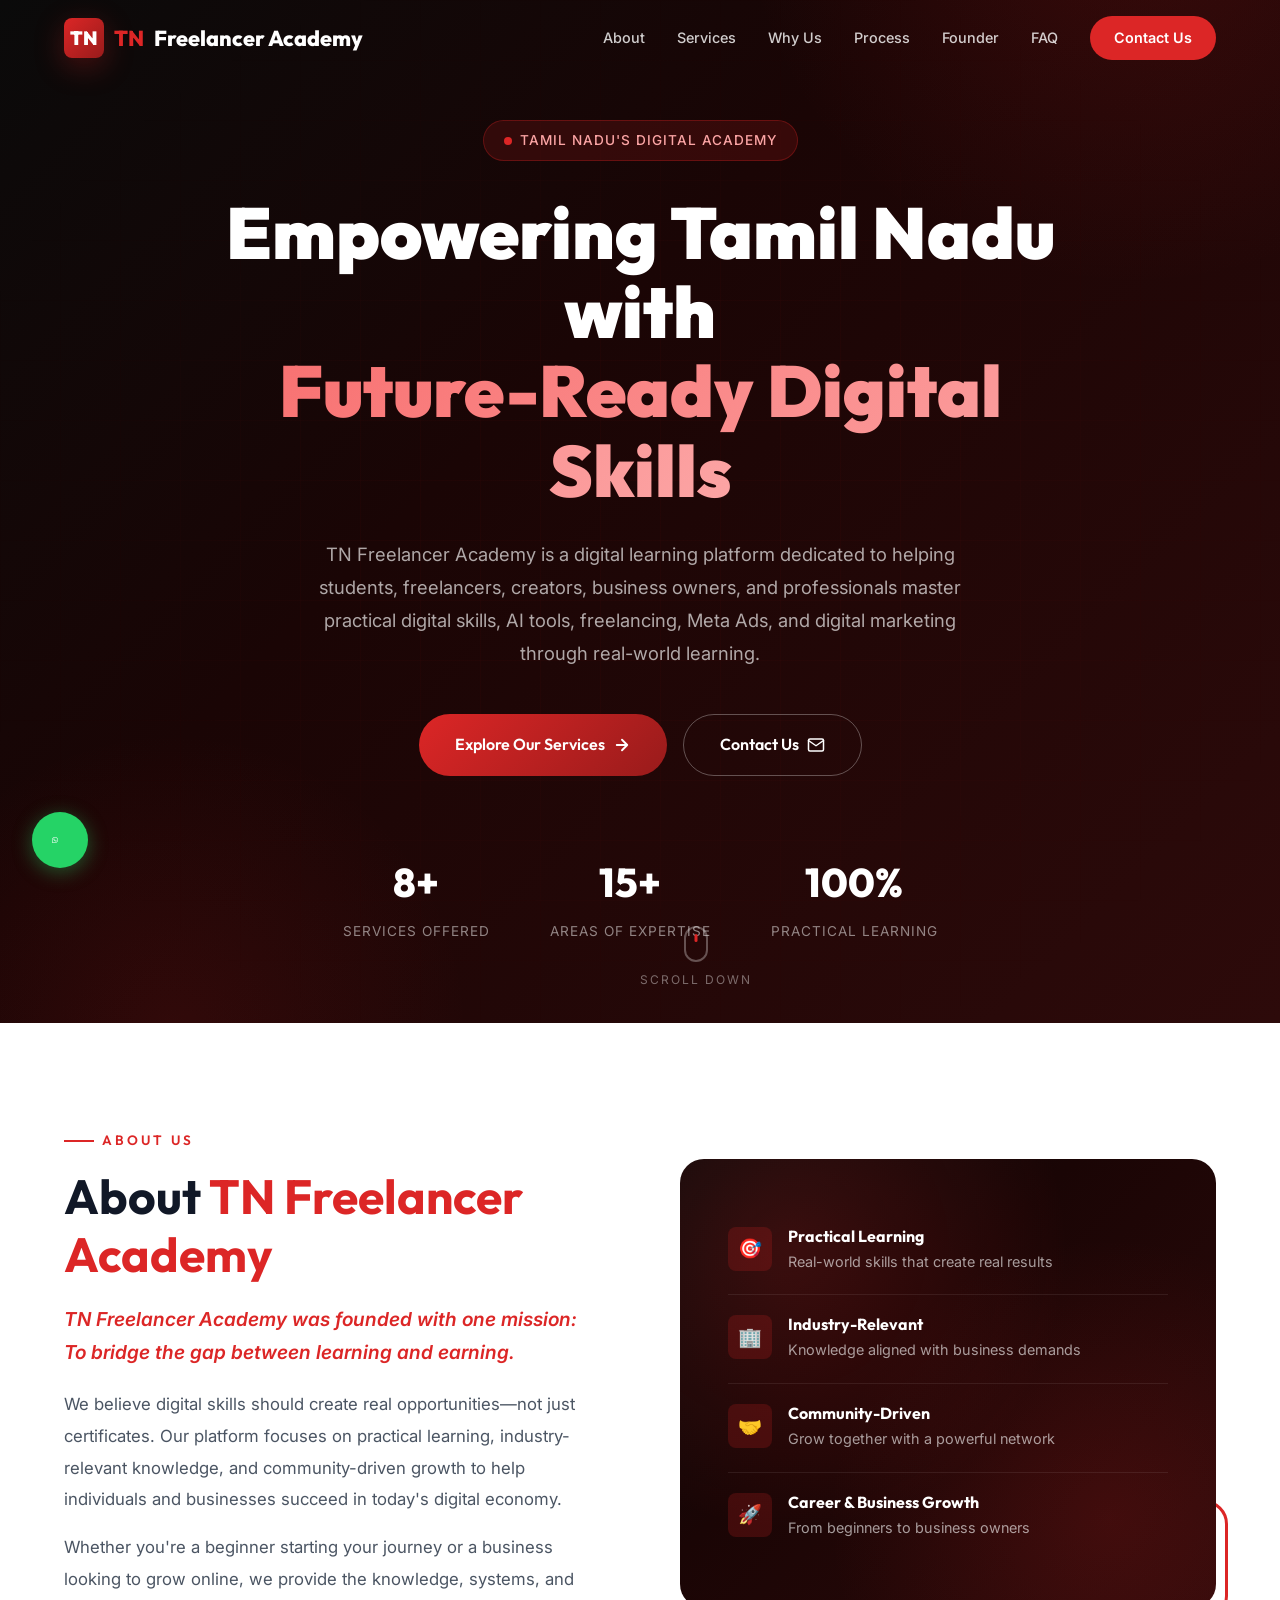
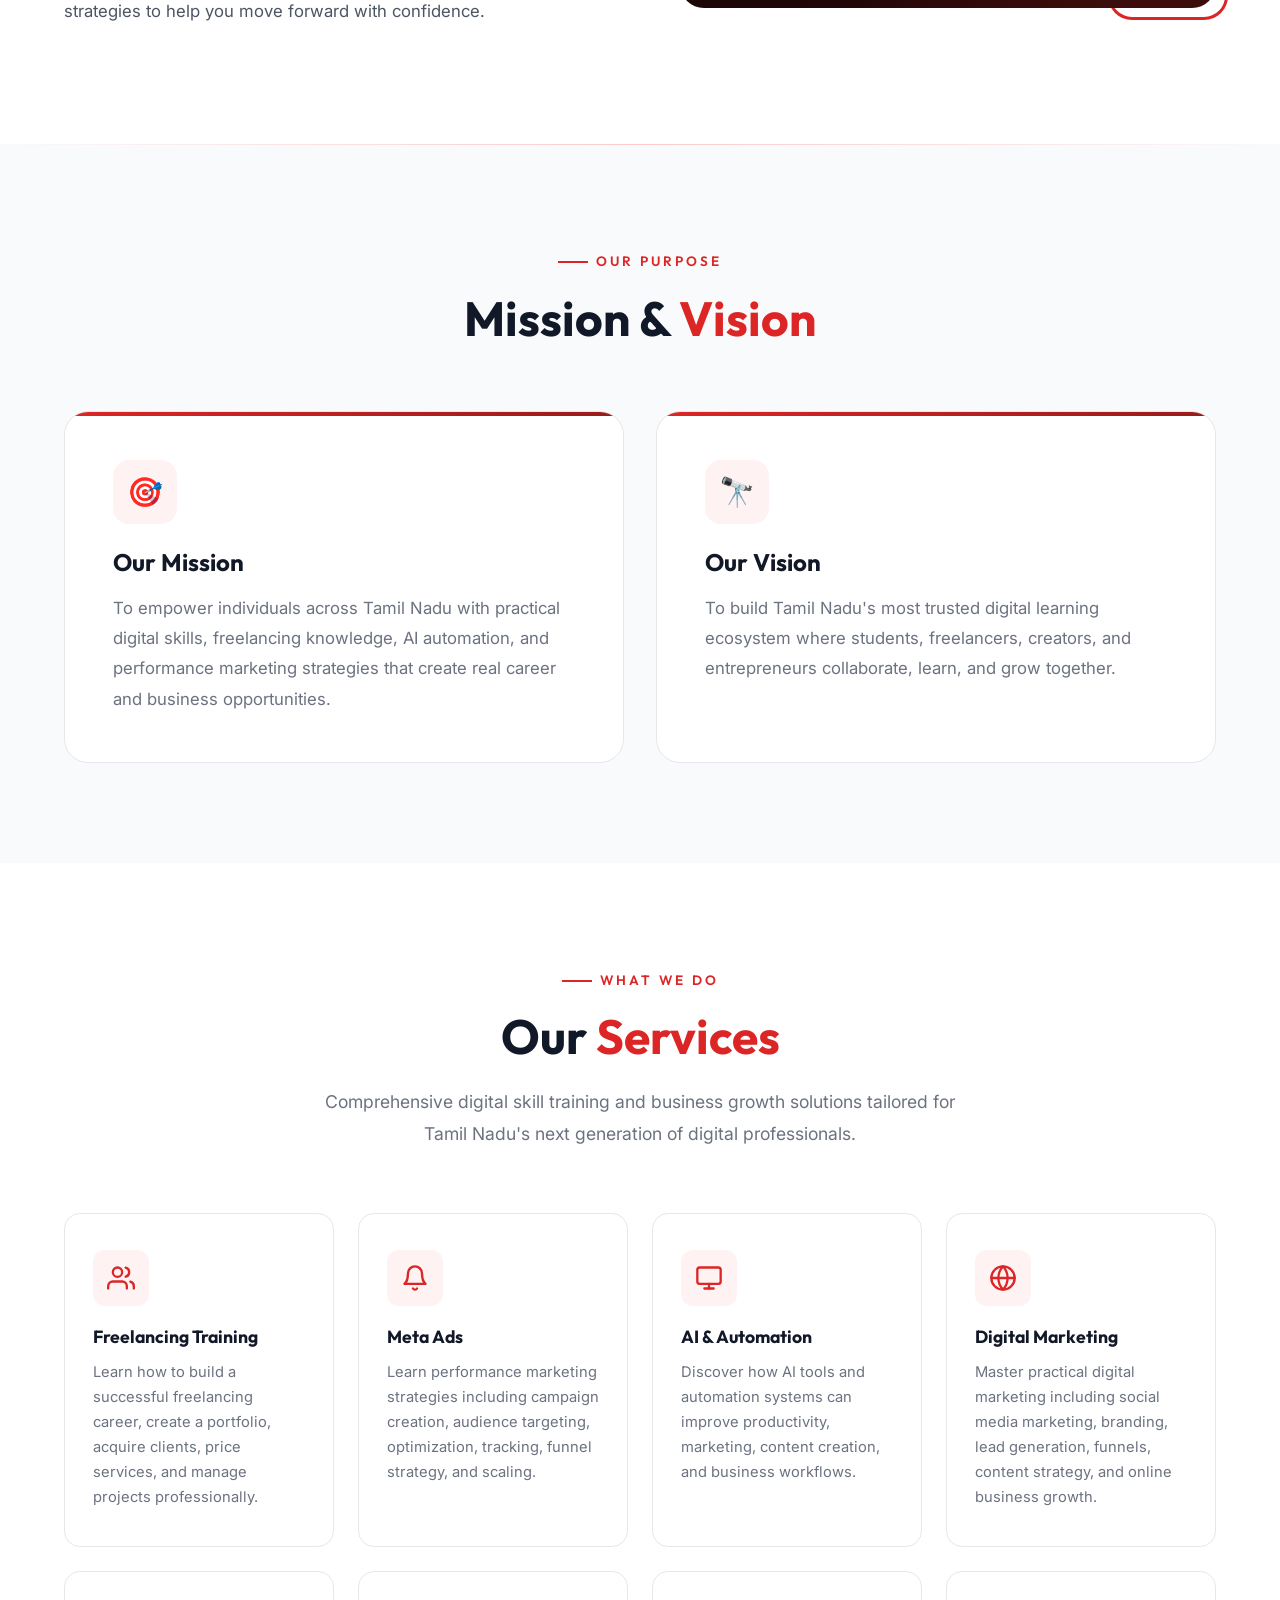
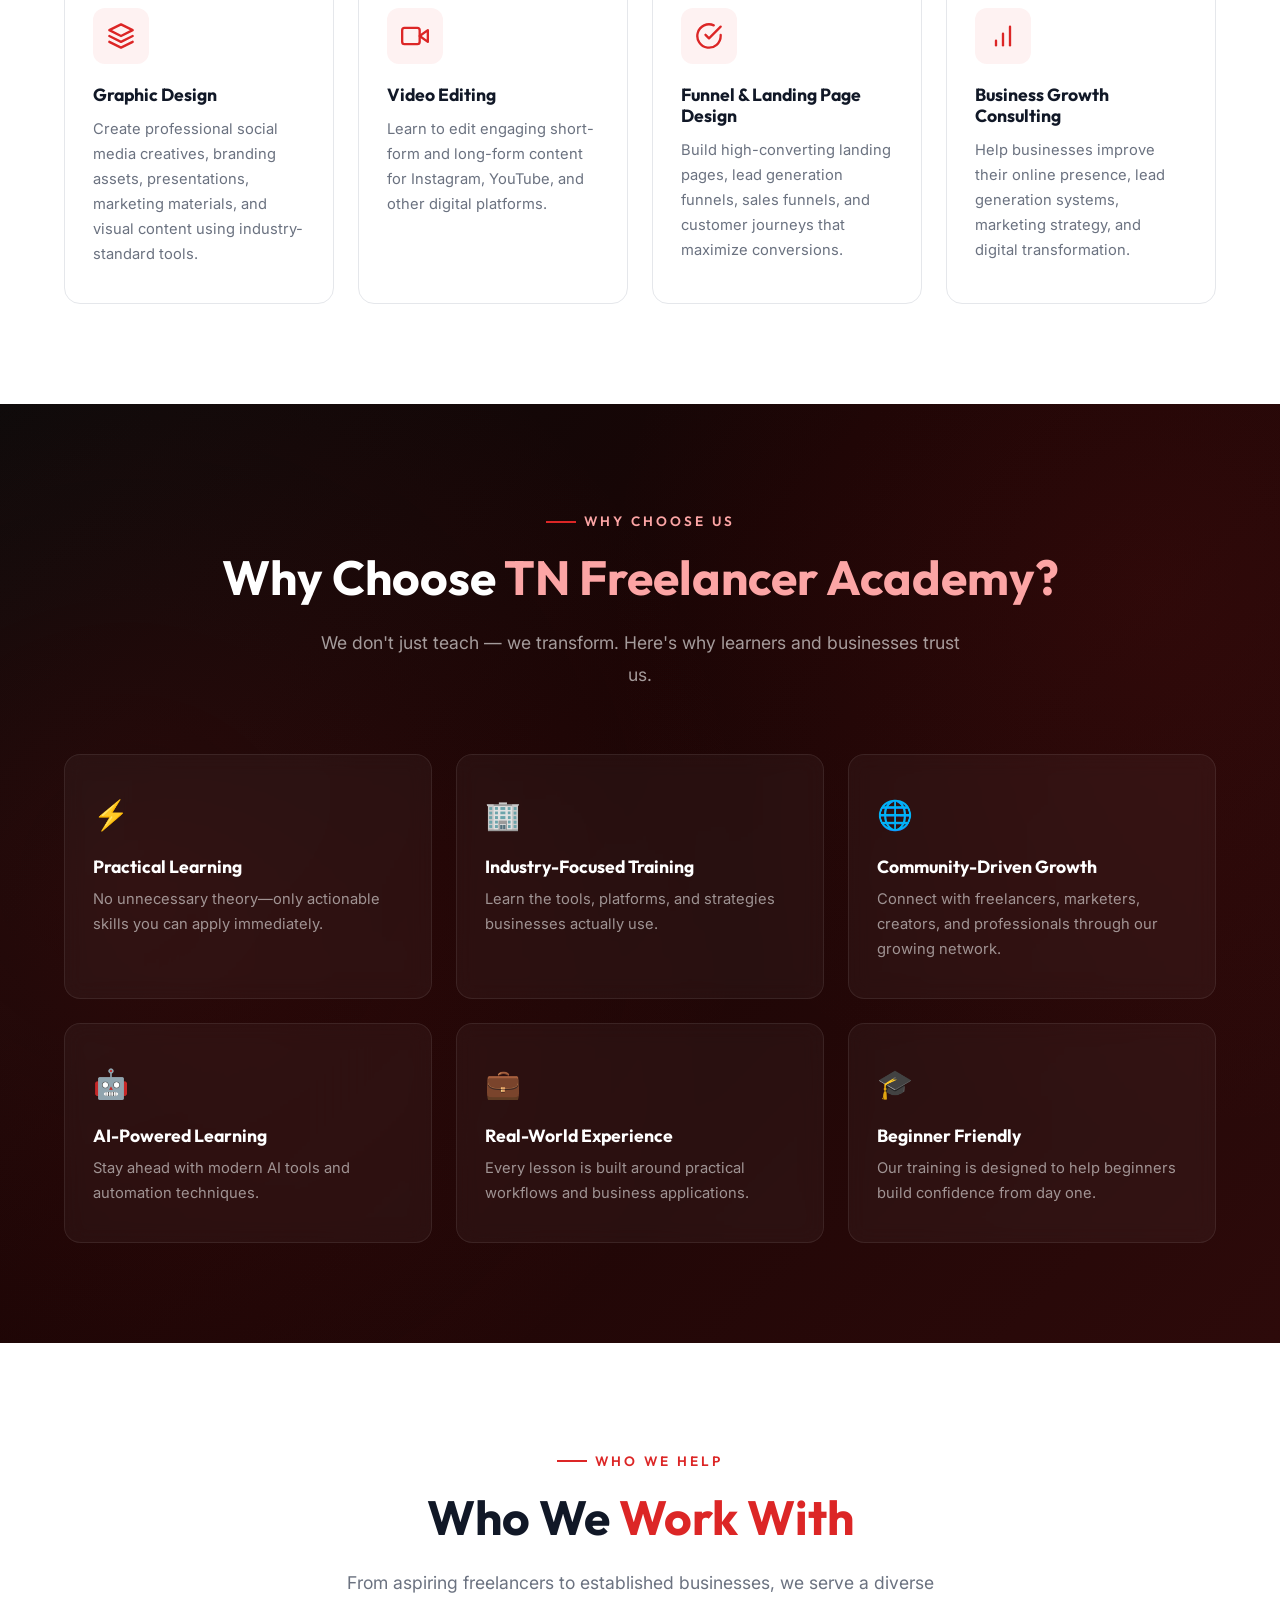
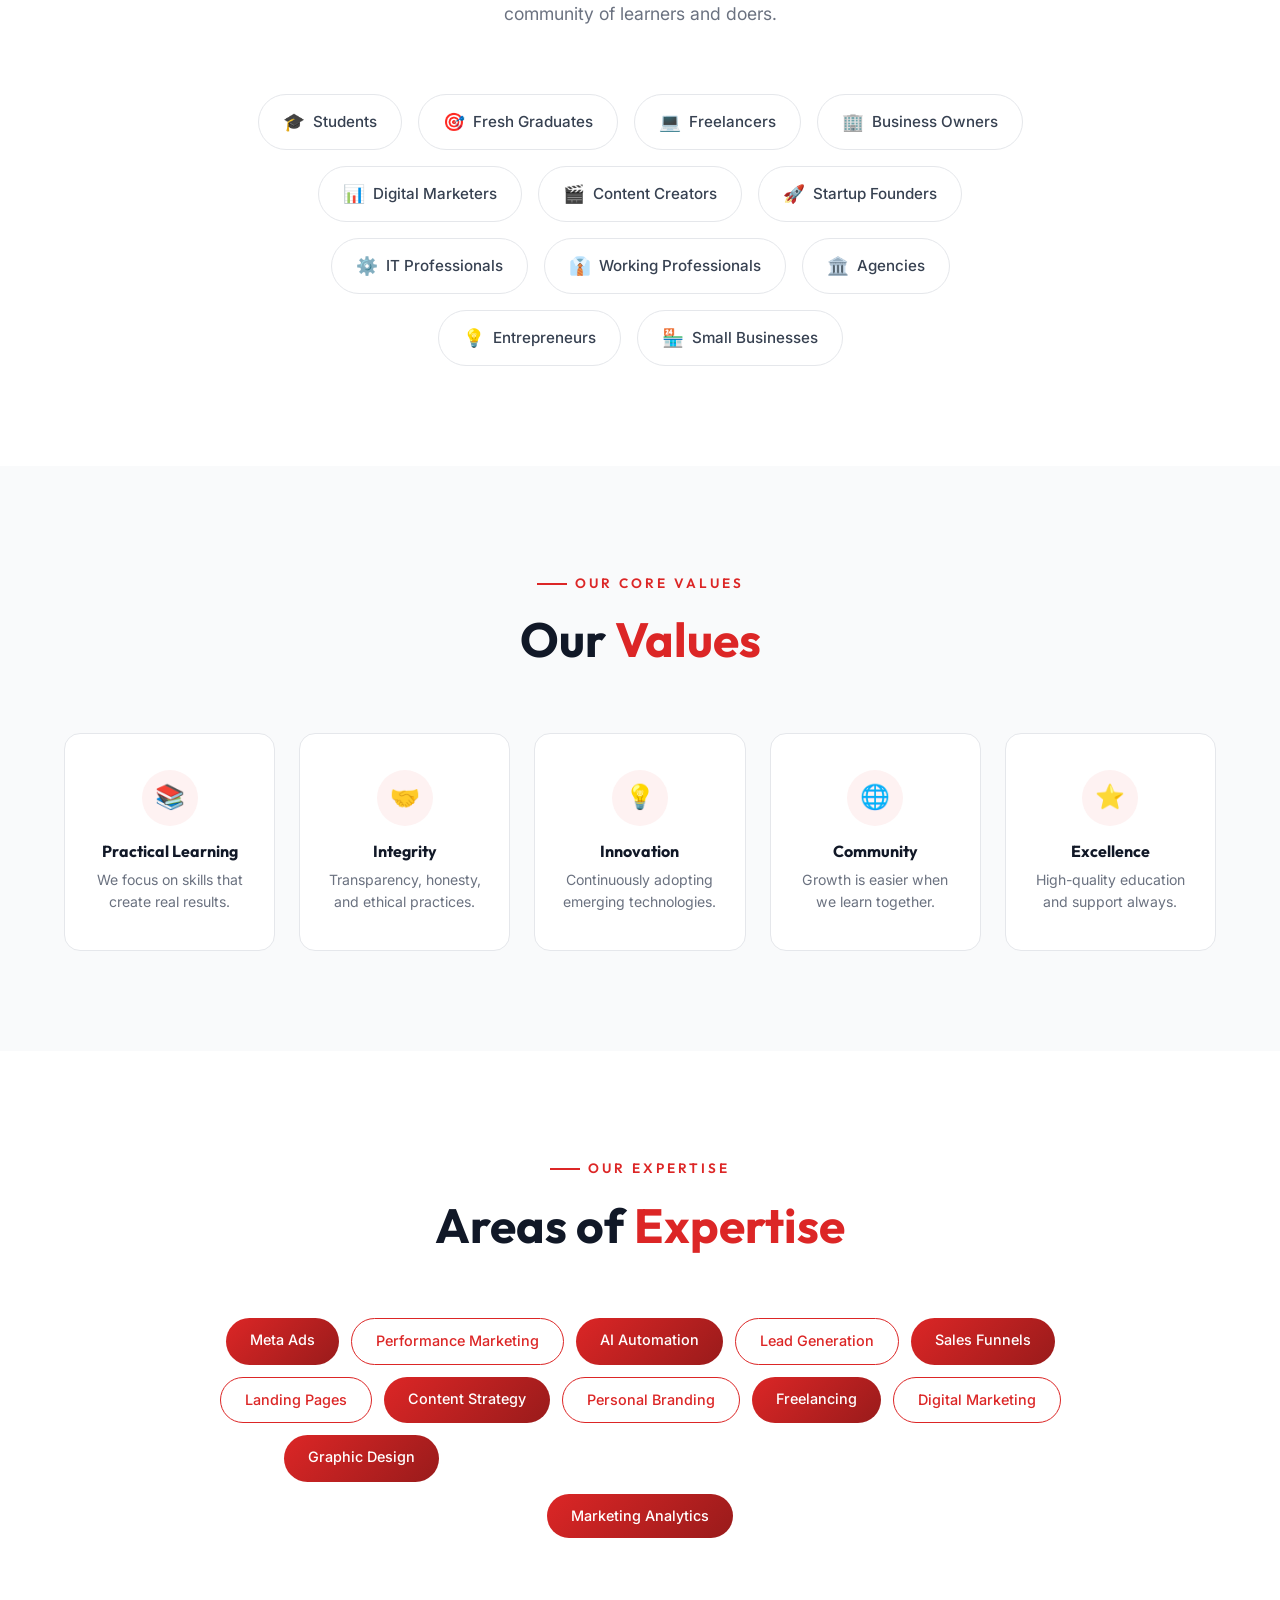
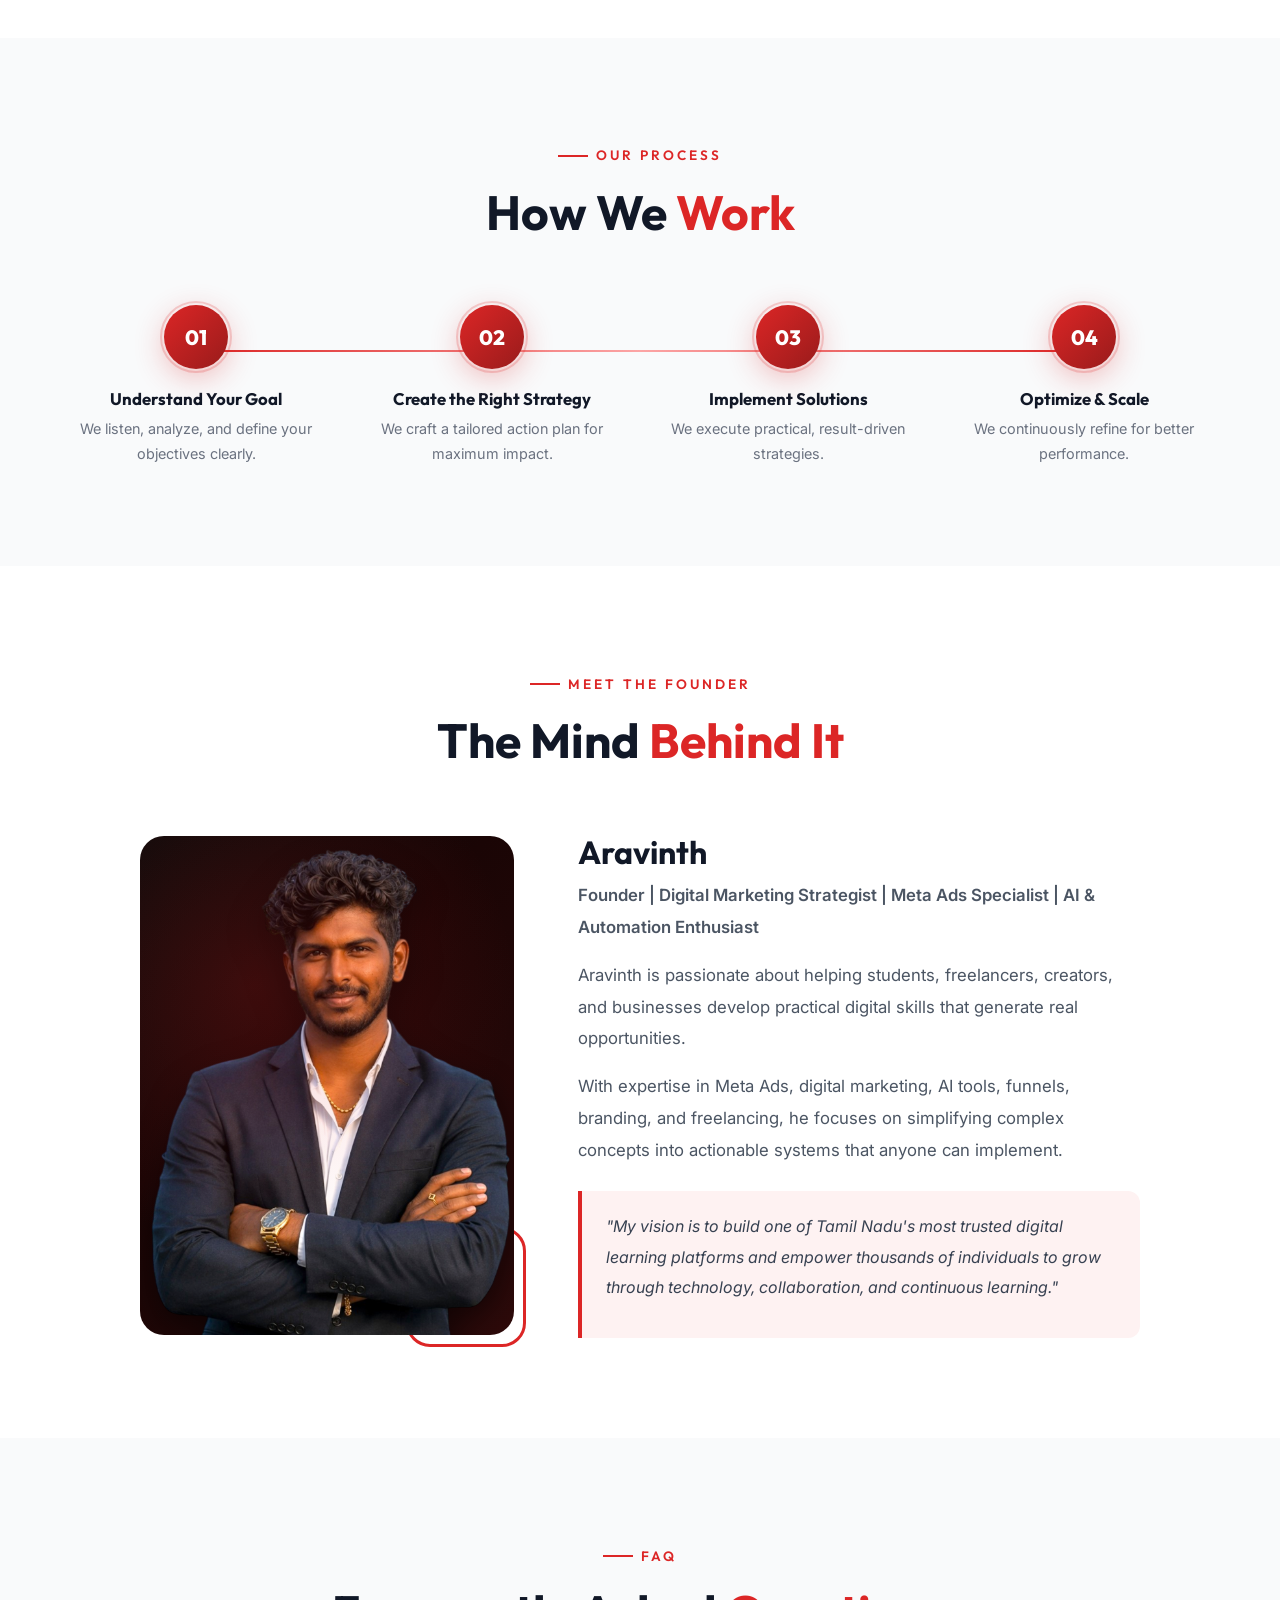
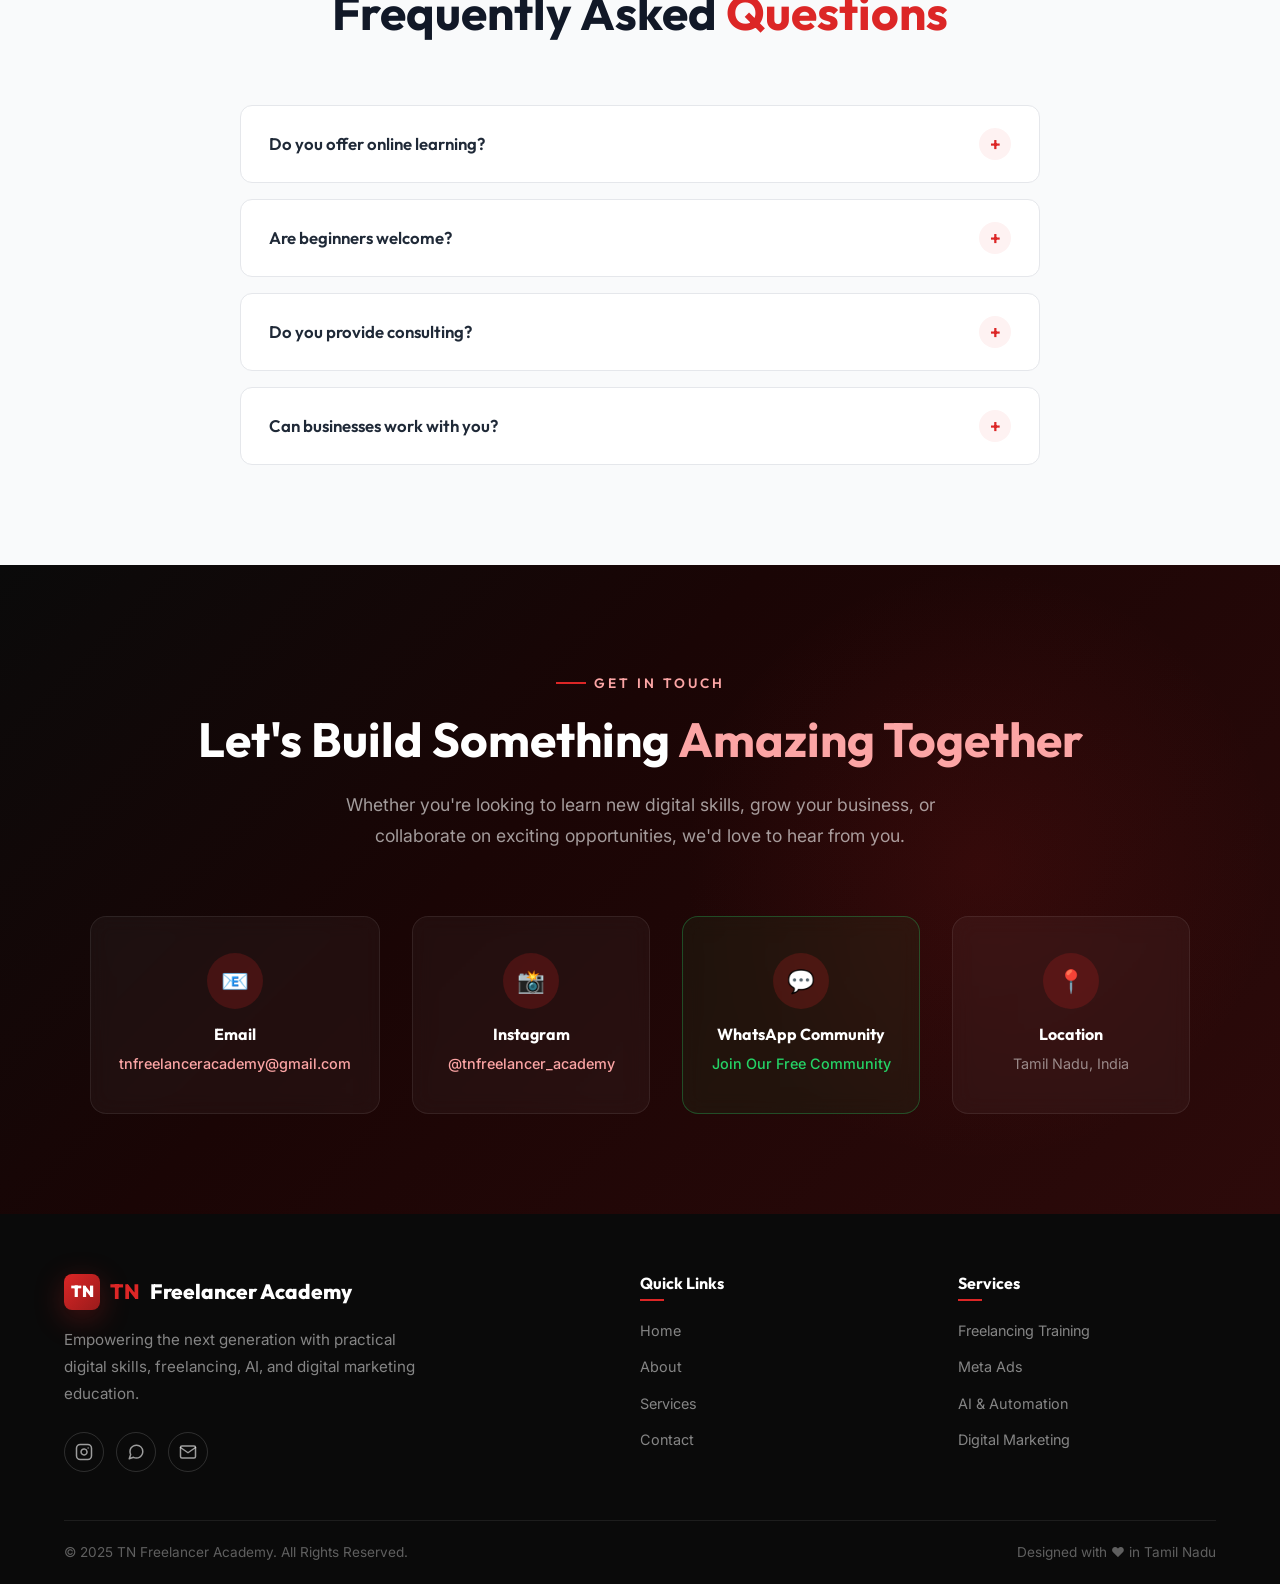
==== commit 3881f8b8: "Add WhatsApp community link — contact card, footer icon, floating button" ====
--- a/index.html
+++ b/index.html
@@ -494,7 +494,7 @@
         <h2 class="section-title">Let's Build Something <span style="color: var(--red-300);">Amazing Together</span></h2>
         <p class="section-desc">Whether you're looking to learn new digital skills, grow your business, or collaborate on exciting opportunities, we'd love to hear from you.</p>
       </div>
-      <div class="contact-grid">
+      <div class="contact-grid contact-grid-4">
         <div class="contact-card reveal">
           <div class="contact-card-icon">📧</div>
           <h4>Email</h4>
@@ -504,6 +504,11 @@
           <div class="contact-card-icon">📸</div>
           <h4>Instagram</h4>
           <p><a href="https://instagram.com/tnfreelancer_academy" target="_blank" rel="noopener noreferrer">@tnfreelancer_academy</a></p>
+        </div>
+        <div class="contact-card contact-card-whatsapp reveal">
+          <div class="contact-card-icon">💬</div>
+          <h4>WhatsApp Community</h4>
+          <p><a href="https://chat.whatsapp.com/HcTSZs4dpVO7YnMLN7OPug" target="_blank" rel="noopener noreferrer">Join Our Free Community</a></p>
         </div>
         <div class="contact-card reveal">
           <div class="contact-card-icon">📍</div>
@@ -527,6 +532,9 @@
           <div class="footer-social">
             <a href="https://instagram.com/tnfreelancer_academy" target="_blank" rel="noopener noreferrer" aria-label="Instagram">
               <svg width="18" height="18" viewBox="0 0 24 24" fill="none" stroke="currentColor" stroke-width="2" stroke-linecap="round" stroke-linejoin="round"><rect x="2" y="2" width="20" height="20" rx="5" ry="5"/><path d="M16 11.37A4 4 0 1 1 12.63 8 4 4 0 0 1 16 11.37z"/><line x1="17.5" y1="6.5" x2="17.51" y2="6.5"/></svg>
+            </a>
+            <a href="https://chat.whatsapp.com/HcTSZs4dpVO7YnMLN7OPug" target="_blank" rel="noopener noreferrer" aria-label="WhatsApp Community">
+              <svg width="18" height="18" viewBox="0 0 24 24" fill="none" stroke="currentColor" stroke-width="2" stroke-linecap="round" stroke-linejoin="round"><path d="M21 11.5a8.38 8.38 0 0 1-.9 3.8 8.5 8.5 0 0 1-7.6 4.7 8.38 8.38 0 0 1-3.8-.9L3 21l1.9-5.7a8.38 8.38 0 0 1-.9-3.8 8.5 8.5 0 0 1 4.7-7.6 8.38 8.38 0 0 1 3.8-.9h.5a8.48 8.48 0 0 1 8 8v.5z"/></svg>
             </a>
             <a href="mailto:tnfreelanceracademy@gmail.com" aria-label="Email">
               <svg width="18" height="18" viewBox="0 0 24 24" fill="none" stroke="currentColor" stroke-width="2" stroke-linecap="round" stroke-linejoin="round"><path d="M4 4h16c1.1 0 2 .9 2 2v12c0 1.1-.9 2-2 2H4c-1.1 0-2-.9-2-2V6c0-1.1.9-2 2-2z"/><polyline points="22,6 12,13 2,6"/></svg>
@@ -555,6 +563,12 @@
     </div>
   </footer>
 
+  <!-- ===== FLOATING WHATSAPP BUTTON ===== -->
+  <a href="https://chat.whatsapp.com/HcTSZs4dpVO7YnMLN7OPug" target="_blank" rel="noopener noreferrer" class="whatsapp-float" aria-label="Join WhatsApp Community">
+    <svg width="28" height="28" viewBox="0 0 24 24" fill="currentColor"><path d="M17.472 14.382c-.297-.149-1.758-.867-2.03-.967-.273-.099-.471-.148-.67.15-.197.297-.767.966-.94 1.164-.173.199-.347.223-.644.075-.297-.15-1.255-.463-2.39-1.475-.883-.788-1.48-1.761-1.653-2.059-.173-.297-.018-.458.13-.606.134-.133.298-.347.446-.52.149-.174.198-.298.298-.497.099-.198.05-.371-.025-.52-.075-.149-.669-1.612-.916-2.207-.242-.579-.487-.5-.669-.51-.173-.008-.371-.01-.57-.01-.198 0-.52.074-.792.372-.272.297-1.04 1.016-1.04 2.479 0 1.462 1.065 2.875 1.213 3.074.149.198 2.096 3.2 5.077 4.487.709.306 1.262.489 1.694.625.712.227 1.36.195 1.871.118.571-.085 1.758-.719 2.006-1.413.248-.694.248-1.289.173-1.413-.074-.124-.272-.198-.57-.347m-5.421 7.403h-.004a9.87 9.87 0 01-5.031-1.378l-.361-.214-3.741.982.998-3.648-.235-.374a9.86 9.86 0 01-1.51-5.26c.001-5.45 4.436-9.884 9.888-9.884 2.64 0 5.122 1.03 6.988 2.898a9.825 9.825 0 012.893 6.994c-.003 5.45-4.437 9.884-9.885 9.884m8.413-18.297A11.815 11.815 0 0012.05 0C5.495 0 .16 5.335.157 11.892c0 2.096.547 4.142 1.588 5.945L.057 24l6.305-1.654a11.882 11.882 0 005.683 1.448h.005c6.554 0 11.89-5.335 11.893-11.893a11.821 11.821 0 00-3.48-8.413z"/></svg>
+    <span class="whatsapp-float-label">Join Community</span>
+  </a>
+
   <!-- ===== BACK TO TOP ===== -->
   <button class="back-to-top" id="backToTop" aria-label="Back to top">
     <svg width="20" height="20" viewBox="0 0 24 24" fill="none" stroke="currentColor" stroke-width="2.5" stroke-linecap="round" stroke-linejoin="round"><polyline points="18 15 12 9 6 15"/></svg>
--- a/styles.css
+++ b/styles.css
@@ -1408,6 +1408,83 @@
   z-index: 1;
 }
 
+.contact-grid-4 {
+  grid-template-columns: repeat(4, 1fr);
+  max-width: 1100px;
+}
+
+/* WhatsApp card special accent */
+.contact-card-whatsapp {
+  border-color: rgba(37, 211, 102, 0.3) !important;
+  background: rgba(37, 211, 102, 0.06) !important;
+}
+
+.contact-card-whatsapp:hover {
+  border-color: rgba(37, 211, 102, 0.6) !important;
+  background: rgba(37, 211, 102, 0.12) !important;
+  box-shadow: 0 4px 24px rgba(37, 211, 102, 0.2) !important;
+}
+
+.contact-card-whatsapp a {
+  color: #25d366 !important;
+  font-weight: 600;
+}
+
+.contact-card-whatsapp a:hover {
+  color: #1ebe5d !important;
+}
+
+/* ===== FLOATING WHATSAPP BUTTON ===== */
+@keyframes whatsapp-pulse {
+  0% { box-shadow: 0 0 0 0 rgba(37, 211, 102, 0.5); }
+  70% { box-shadow: 0 0 0 16px rgba(37, 211, 102, 0); }
+  100% { box-shadow: 0 0 0 0 rgba(37, 211, 102, 0); }
+}
+
+.whatsapp-float {
+  position: fixed;
+  bottom: 32px;
+  left: 32px;
+  display: flex;
+  align-items: center;
+  gap: 10px;
+  background: #25d366;
+  color: var(--white);
+  padding: 14px 20px;
+  border-radius: var(--radius-full);
+  font-family: var(--font-heading);
+  font-size: 0.9rem;
+  font-weight: 600;
+  z-index: 999;
+  text-decoration: none;
+  box-shadow: 0 4px 20px rgba(37, 211, 102, 0.4);
+  transition: var(--transition-base);
+  animation: whatsapp-pulse 2.5s infinite;
+  max-width: 56px;
+  overflow: hidden;
+}
+
+.whatsapp-float-label {
+  white-space: nowrap;
+  opacity: 0;
+  max-width: 0;
+  overflow: hidden;
+  transition: opacity 0.3s ease, max-width 0.4s ease;
+}
+
+.whatsapp-float:hover {
+  background: #1ebe5d;
+  max-width: 240px;
+  padding: 14px 22px;
+  transform: translateY(-3px);
+  box-shadow: 0 8px 32px rgba(37, 211, 102, 0.5);
+}
+
+.whatsapp-float:hover .whatsapp-float-label {
+  opacity: 1;
+  max-width: 140px;
+}
+
 .contact-card {
   background: rgba(255,255,255,0.04);
   backdrop-filter: blur(10px);
@@ -1714,6 +1791,17 @@
     grid-template-columns: 1fr;
     max-width: 400px;
   }
+
+  .contact-grid-4 {
+    grid-template-columns: repeat(2, 1fr);
+    max-width: 500px;
+  }
+
+  .whatsapp-float {
+    bottom: 20px;
+    left: 20px;
+    padding: 12px 16px;
+  }
   
   .footer-grid {
     grid-template-columns: 1fr;
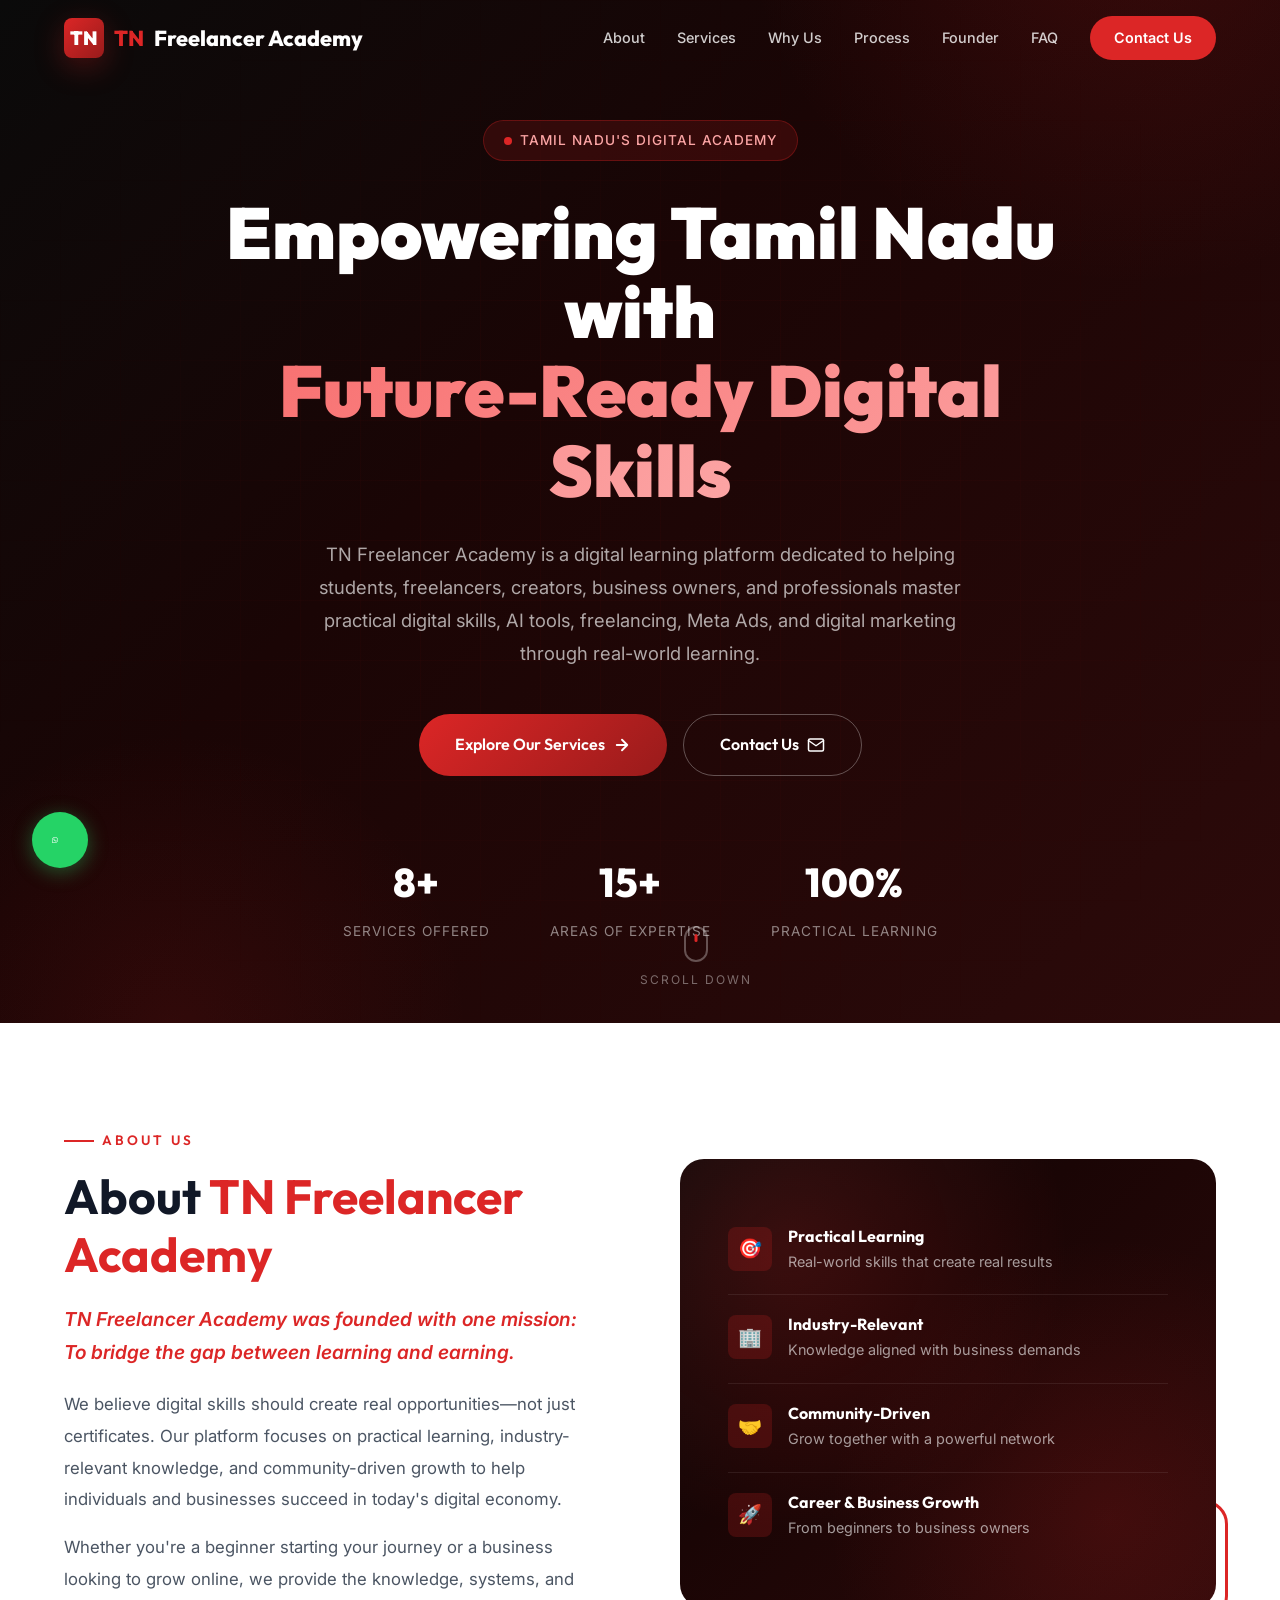
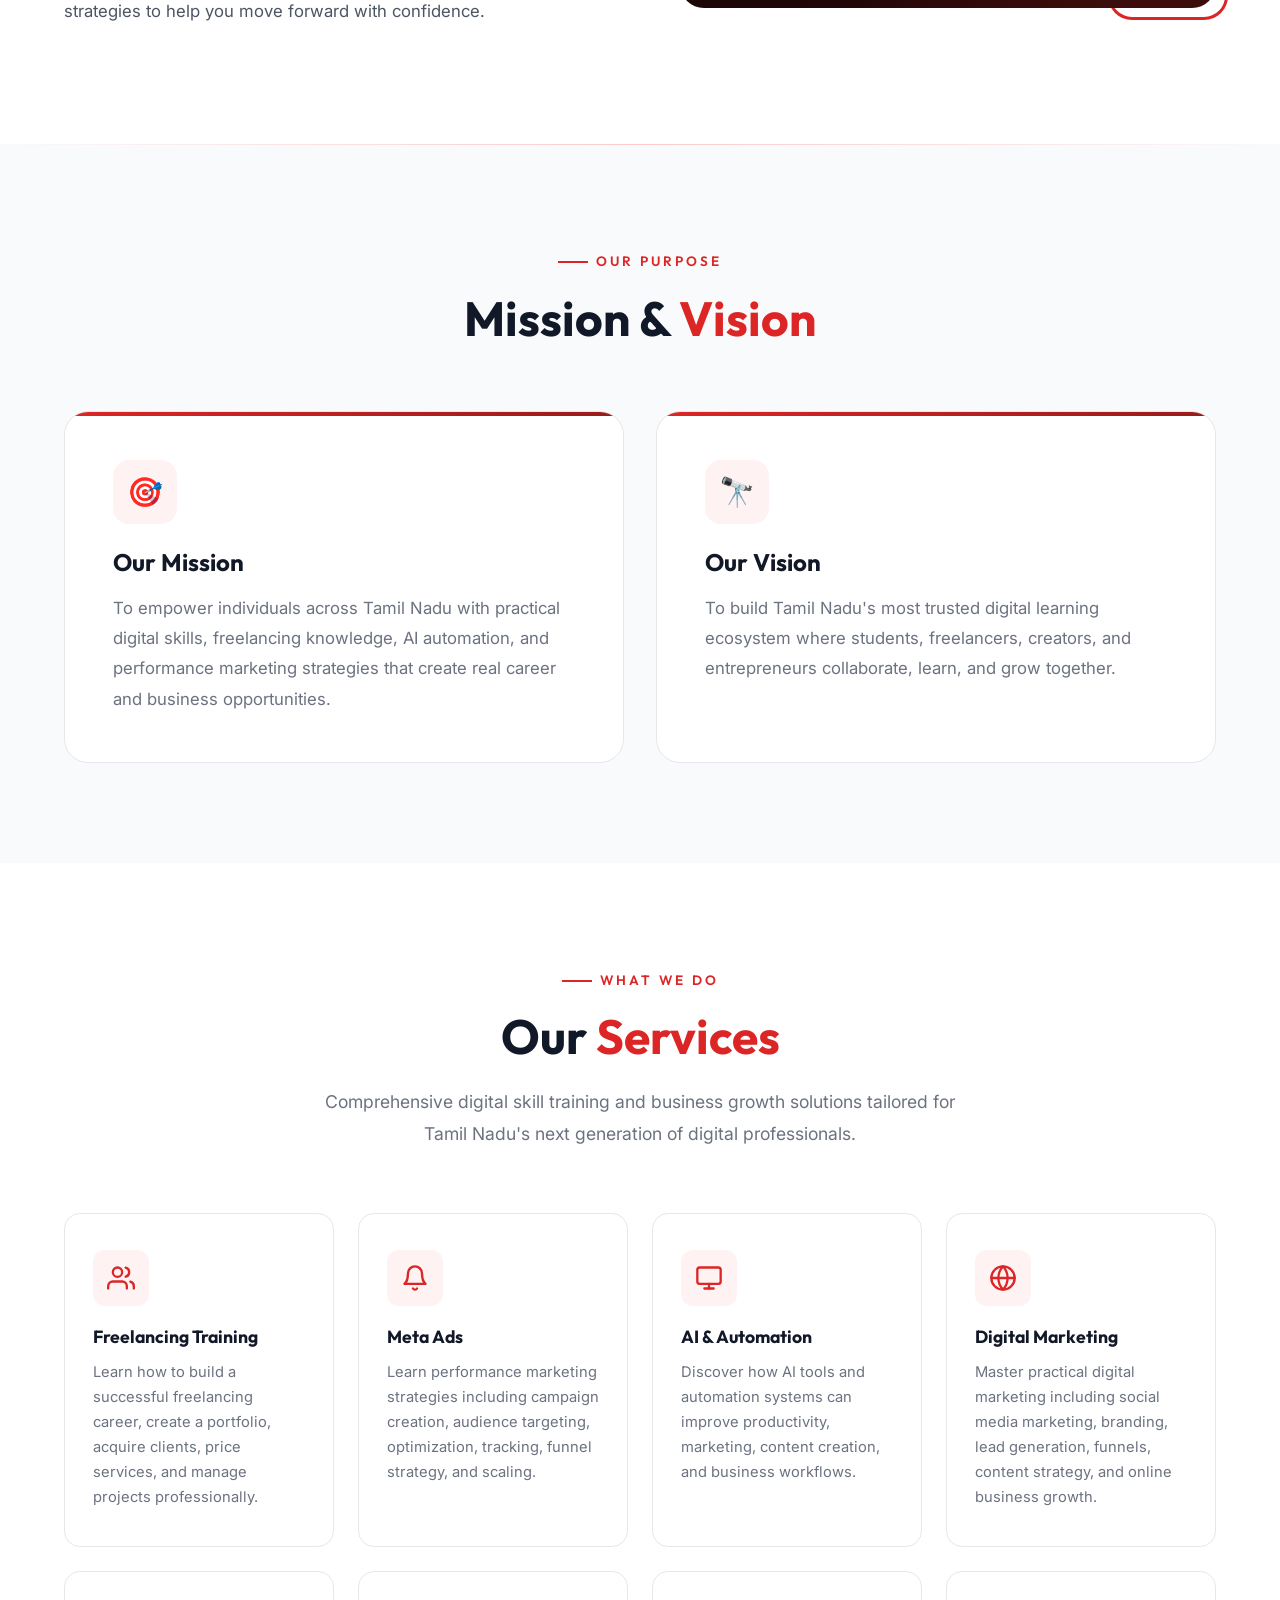
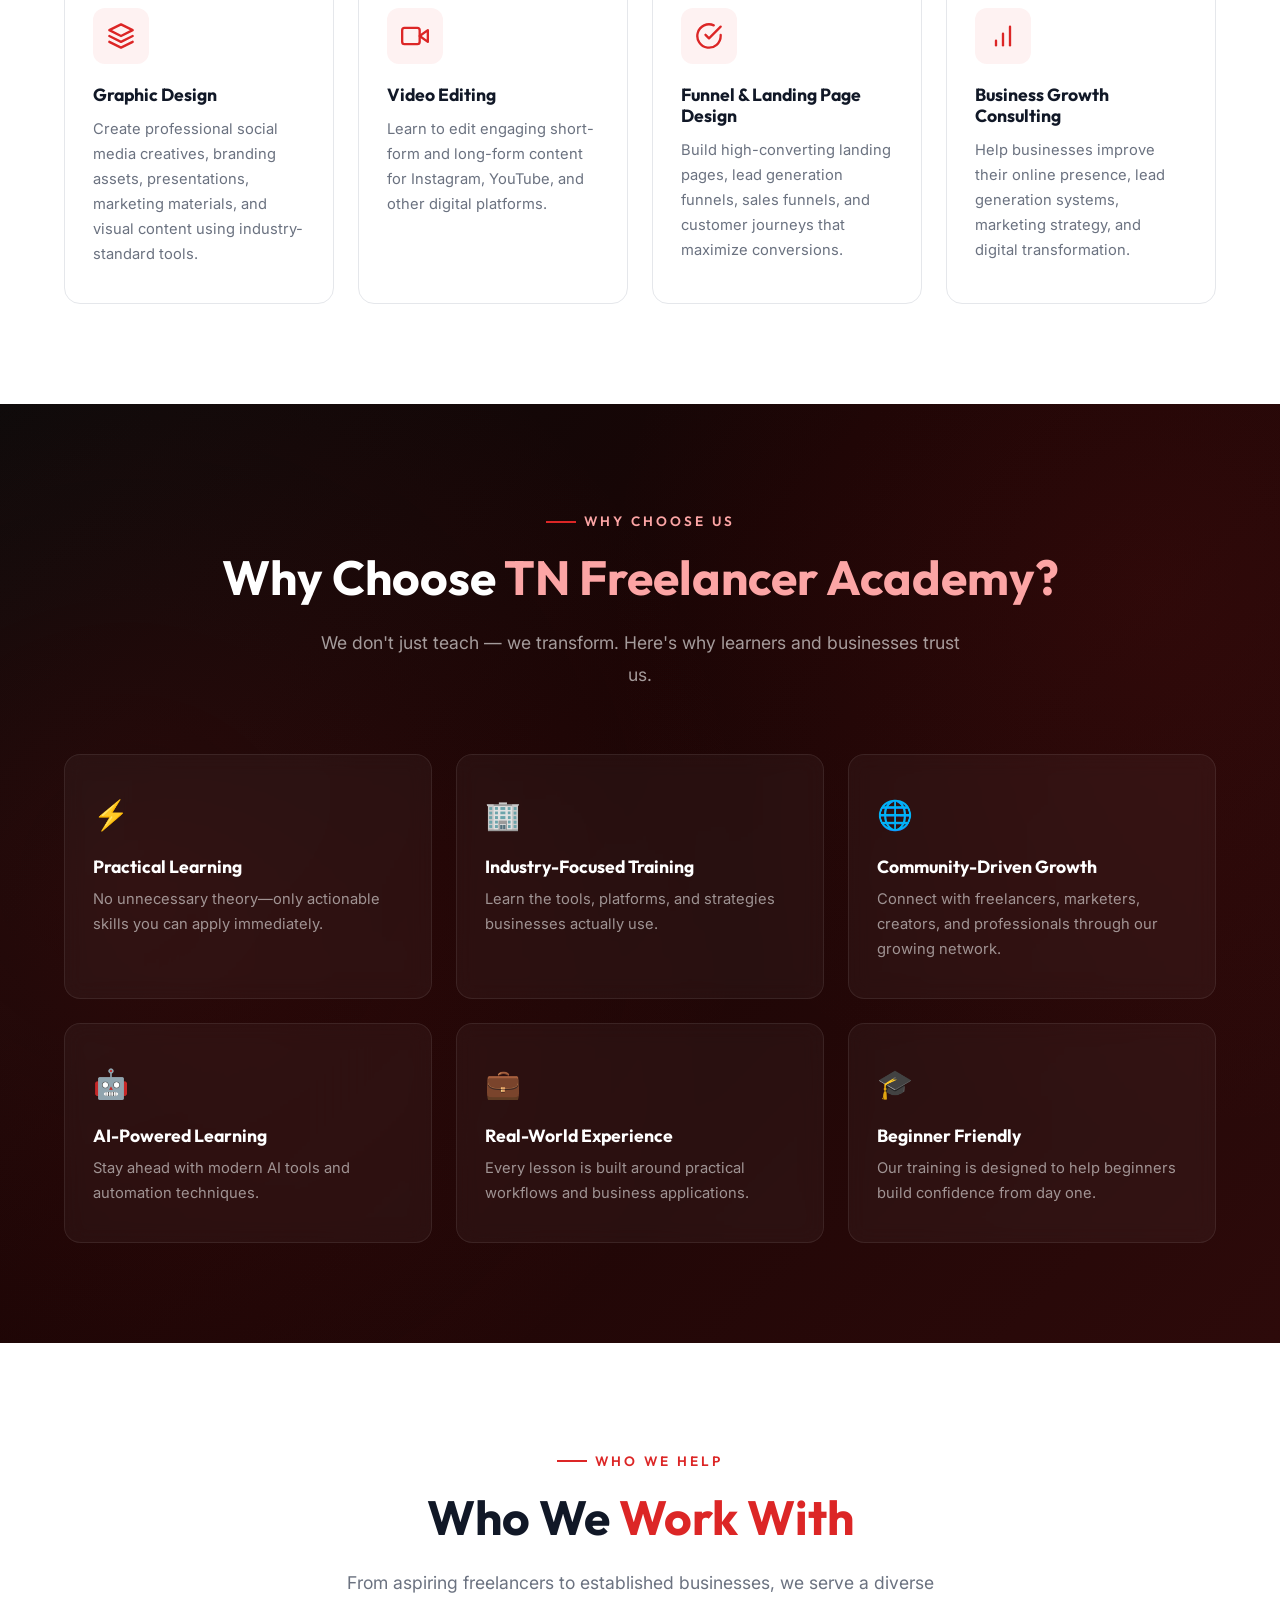
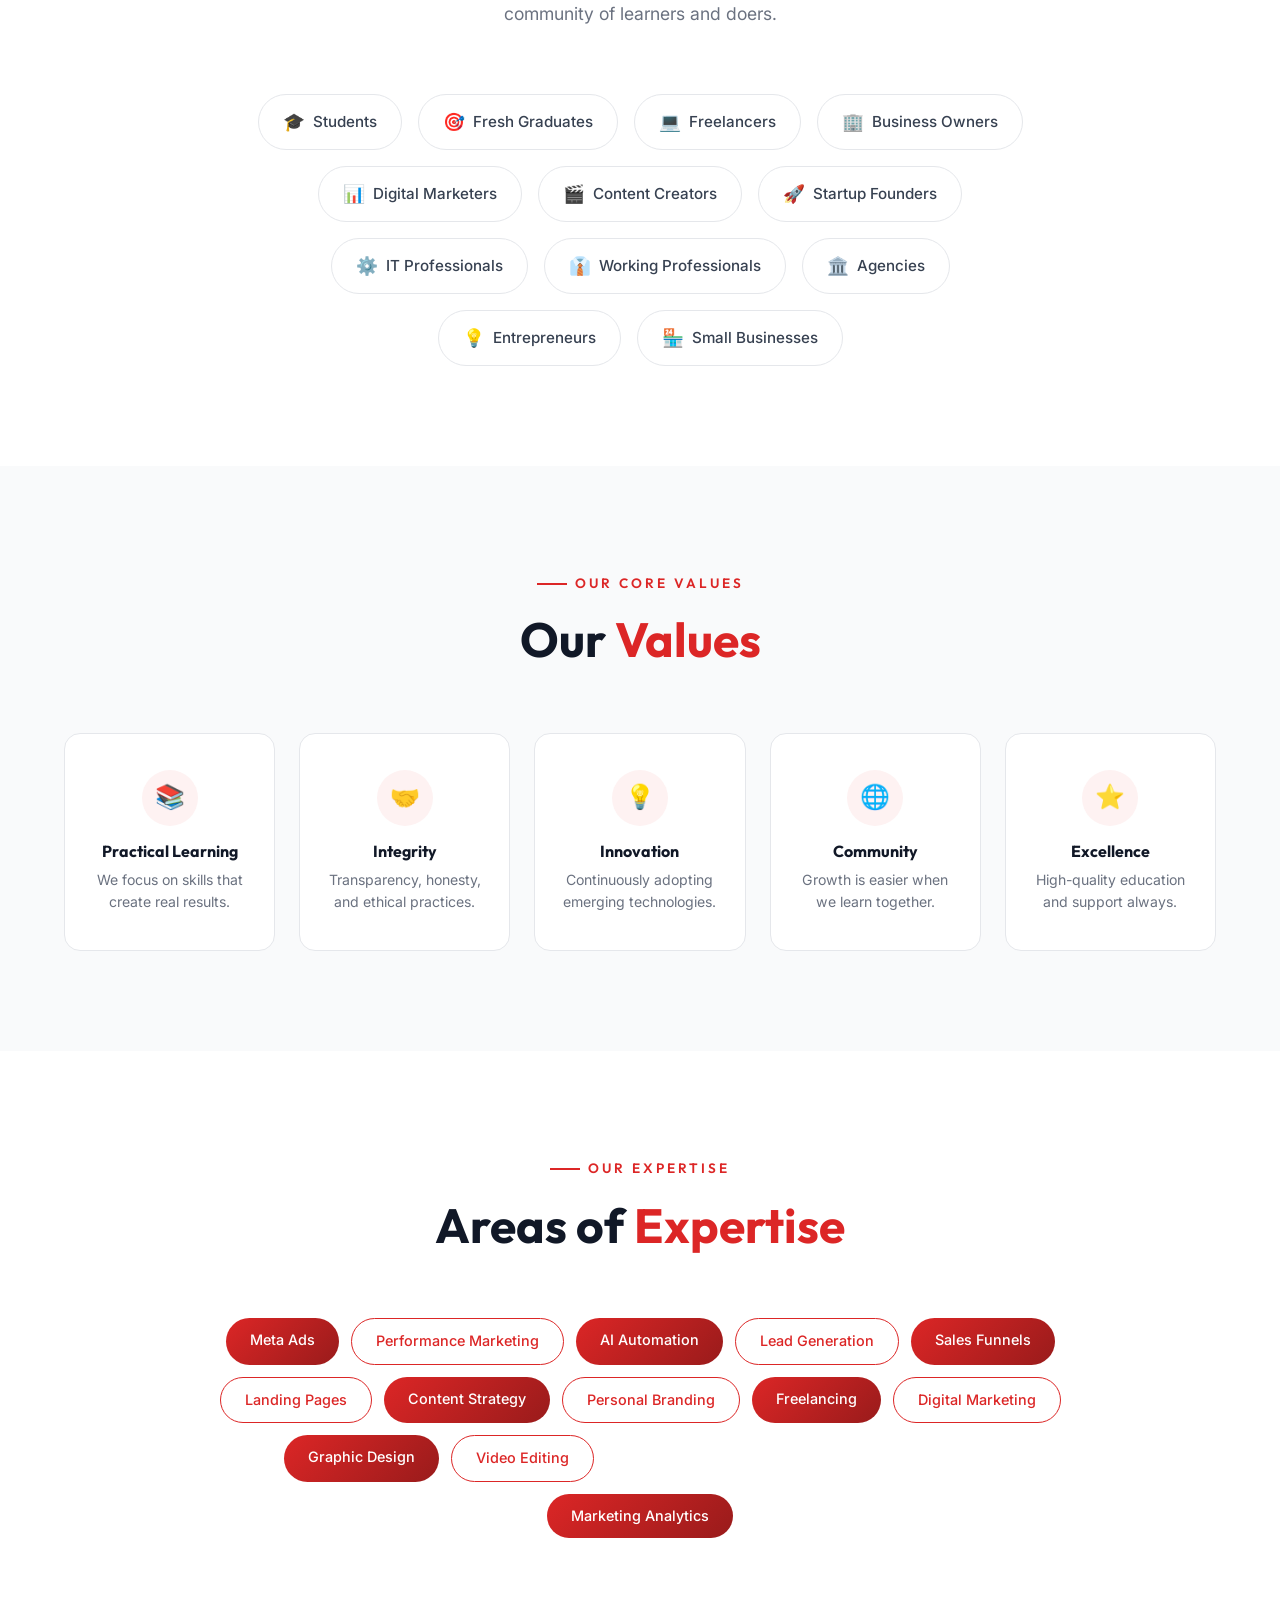
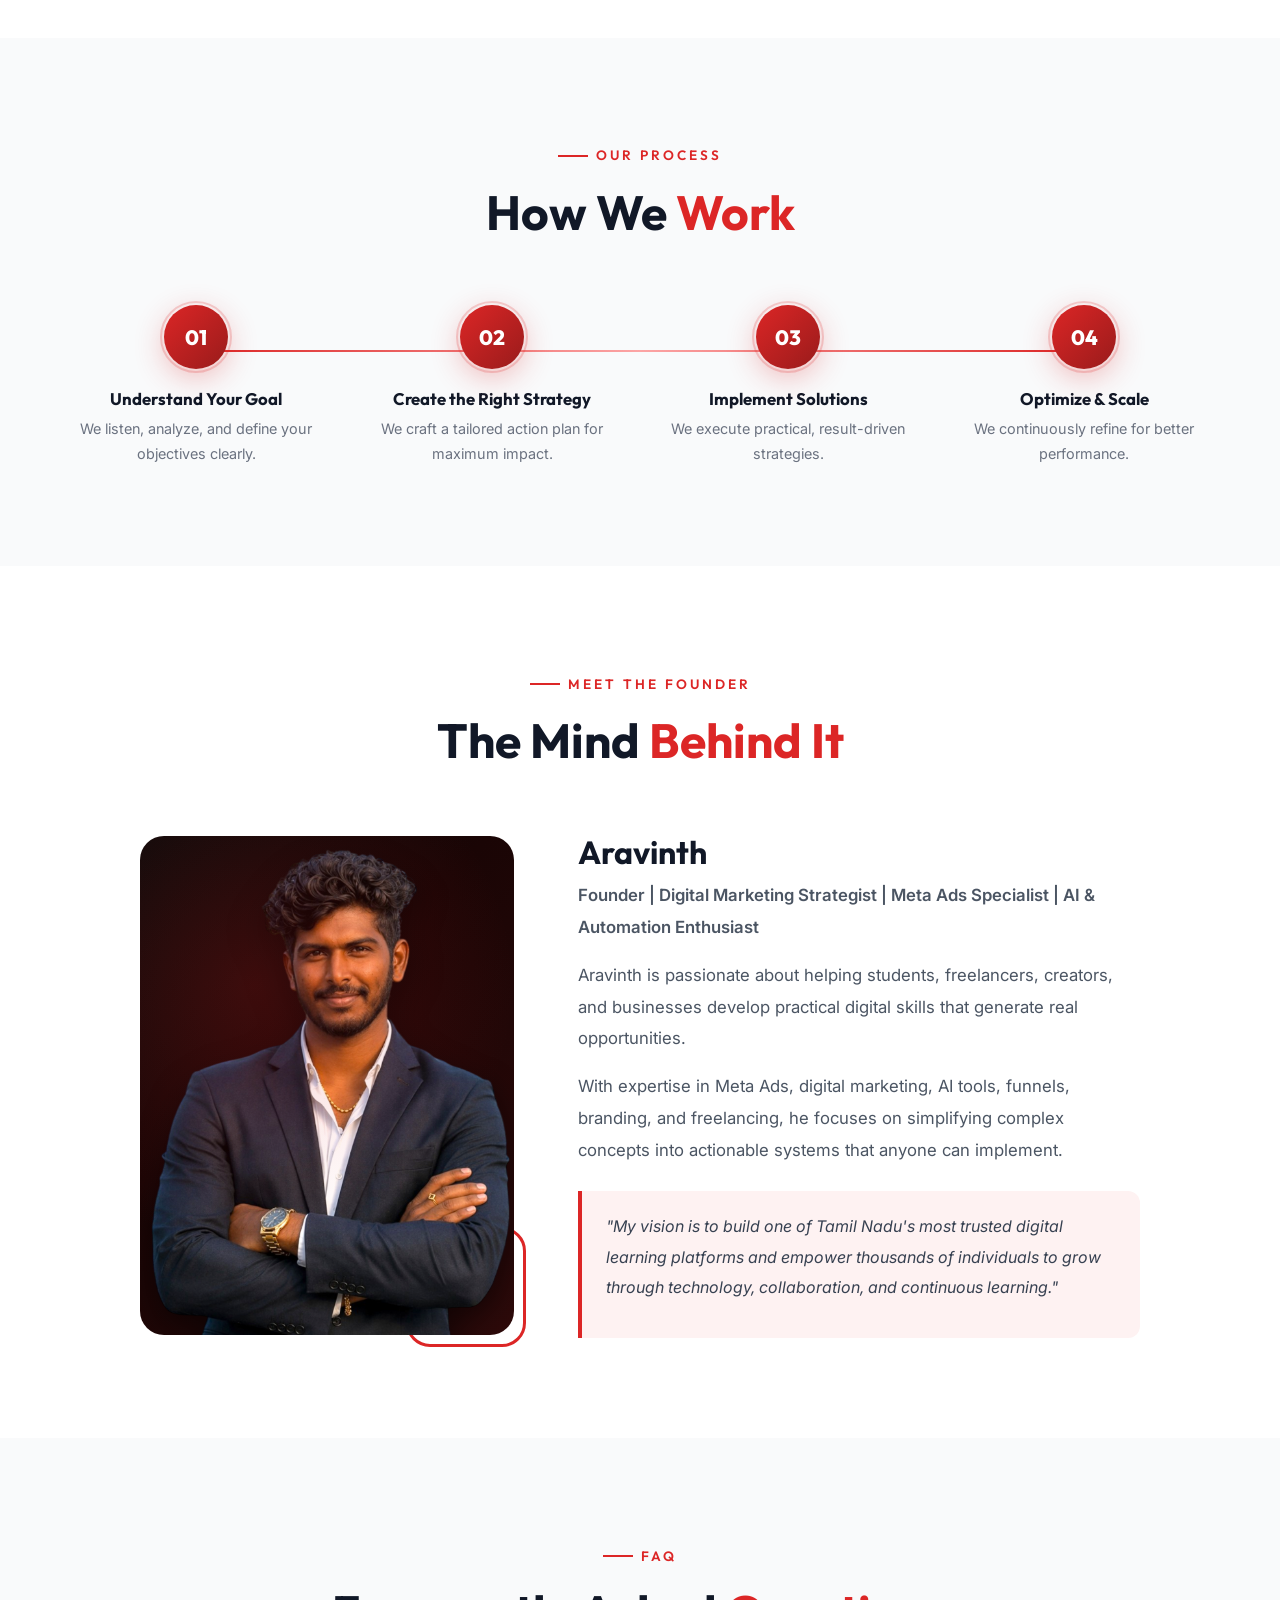
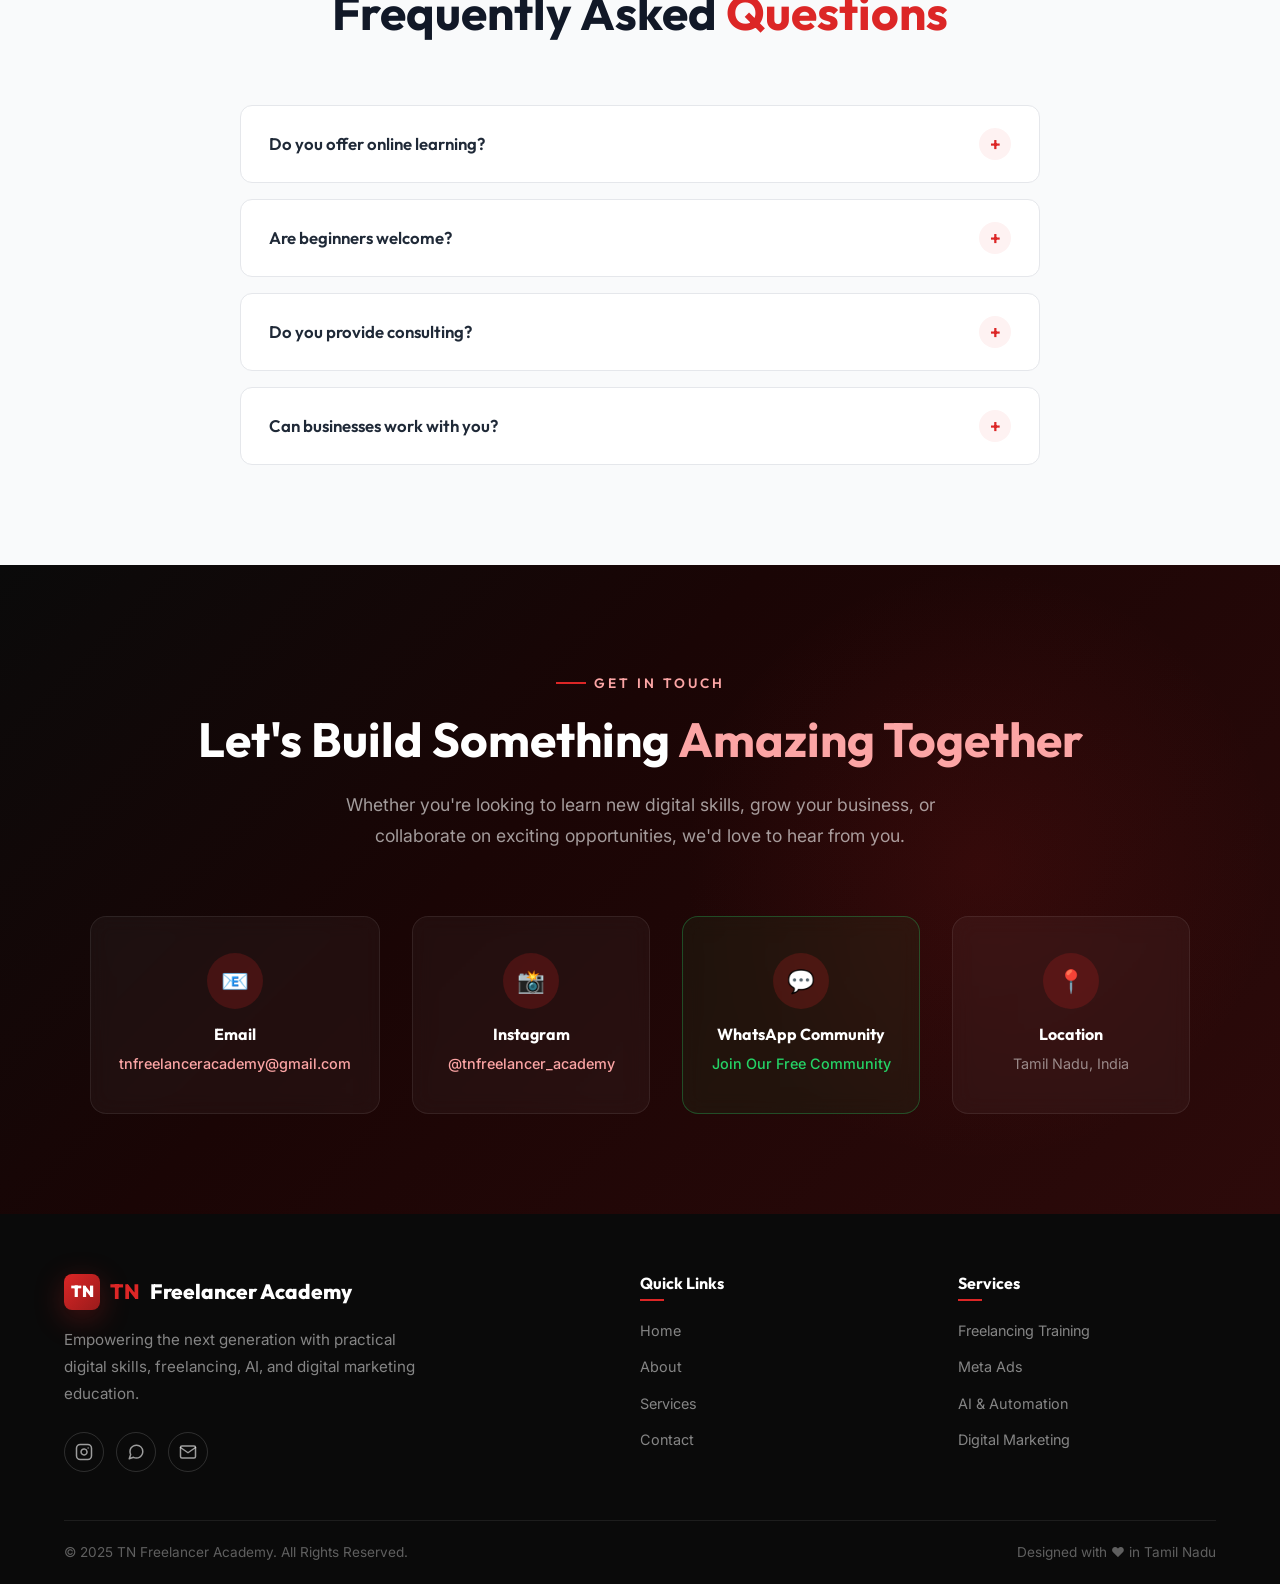
==== commit 1829d1c7: "Add full SEO, AEO, GEO, OXS optimization — schema markup, meta tags, sitemap, robots.txt" ====
--- a/index.html
+++ b/index.html
@@ -1,23 +1,299 @@
 <!DOCTYPE html>
-<html lang="en">
+<html lang="en" prefix="og: https://ogp.me/ns#">
 <head>
   <meta charset="UTF-8">
+  <meta http-equiv="X-UA-Compatible" content="IE=edge">
   <meta name="viewport" content="width=device-width, initial-scale=1.0">
-  <meta name="description" content="TN Freelancer Academy — Empowering Tamil Nadu with future-ready digital skills, freelancing, Meta Ads, AI automation, and digital marketing education.">
-  <meta name="keywords" content="TN Freelancer Academy, digital marketing, freelancing, Meta Ads, AI automation, Tamil Nadu, online learning">
-  <meta name="author" content="TN Freelancer Academy">
-  <title>TN Freelancer Academy — Future-Ready Digital Skills</title>
-
-  <!-- Favicon (inline SVG) -->
-  <link rel="icon" href="data:image/svg+xml,<svg xmlns='http://www.w3.org/2000/svg' viewBox='0 0 32 32'><rect width='32' height='32' rx='6' fill='%23dc2626'/><text x='50%25' y='55%25' dominant-baseline='middle' text-anchor='middle' fill='white' font-family='sans-serif' font-weight='900' font-size='18'>TN</text></svg>">
-
-  <!-- Google Fonts -->
+
+  <!-- ============================================================
+       SEO — Search Engine Optimization
+       ============================================================ -->
+  <title>TN Freelancer Academy | Digital Skills, Meta Ads & Freelancing Training in Tamil Nadu</title>
+  <meta name="description" content="TN Freelancer Academy — Tamil Nadu's most trusted digital learning platform. Learn Meta Ads, freelancing, AI automation, digital marketing, graphic design & more. Practical skills that create real careers and businesses.">
+  <meta name="keywords" content="TN Freelancer Academy, digital marketing Tamil Nadu, Meta Ads training, freelancing course Tamil Nadu, AI automation, digital skills, online learning Tamil Nadu, Aravinth, performance marketing, lead generation, sales funnel, graphic design course">
+  <meta name="author" content="Aravinth, TN Freelancer Academy">
+  <meta name="robots" content="index, follow, max-snippet:-1, max-image-preview:large, max-video-preview:-1">
+  <meta name="revisit-after" content="7 days">
+  <meta name="language" content="English">
+  <meta name="rating" content="General">
+  <link rel="canonical" href="https://araviiii.github.io/tnfa-test/">
+
+  <!-- ============================================================
+       GEO — Generative Engine Optimization (AI Search Signals)
+       Clear entity definition for ChatGPT, Perplexity, Gemini
+       ============================================================ -->
+  <meta name="subject" content="Digital Education and Freelancing Training in Tamil Nadu, India">
+  <meta name="topic" content="Digital Marketing, Meta Ads, AI Automation, Freelancing, Business Growth">
+  <meta name="category" content="Education, Digital Marketing, Freelancing">
+  <meta name="classification" content="Educational Platform">
+  <meta name="coverage" content="Tamil Nadu, India">
+  <meta name="distribution" content="global">
+  <meta name="target" content="students, freelancers, entrepreneurs, business owners, digital marketers">
+  <!-- Entity signals for AI answer engines -->
+  <meta name="abstract" content="TN Freelancer Academy is a Tamil Nadu-based digital education platform founded by Aravinth. It provides practical training in Meta Ads, AI automation, freelancing, digital marketing, graphic design, video editing, funnel design, and business growth consulting.">
+  <meta name="summary" content="Practical digital skills training platform in Tamil Nadu bridging the gap between learning and earning through Meta Ads, AI tools, freelancing, and digital marketing education.">
+
+  <!-- ============================================================
+       AEO — Answer Engine Optimization (Voice & Featured Snippets)
+       ============================================================ -->
+  <meta name="speakable" content="TN Freelancer Academy offers Meta Ads, freelancing training, AI automation, and digital marketing courses in Tamil Nadu, India.">
+
+  <!-- ============================================================
+       GEO Targeting — Geographic SEO Signals
+       ============================================================ -->
+  <meta name="geo.region" content="IN-TN">
+  <meta name="geo.placename" content="Tamil Nadu, India">
+  <meta name="geo.position" content="11.1271;78.6569">
+  <meta name="ICBM" content="11.1271, 78.6569">
+
+  <!-- ============================================================
+       OXS — Organic Experience Score (Performance & UX Signals)
+       Core Web Vitals, Preloading, DNS Prefetch, Theme
+       ============================================================ -->
+  <meta name="theme-color" content="#dc2626">
+  <meta name="color-scheme" content="light">
+  <meta name="mobile-web-app-capable" content="yes">
+  <meta name="apple-mobile-web-app-capable" content="yes">
+  <meta name="apple-mobile-web-app-status-bar-style" content="black-translucent">
+  <meta name="apple-mobile-web-app-title" content="TN Freelancer Academy">
+  <meta name="format-detection" content="telephone=no">
+  <!-- DNS Prefetch for faster resource loading -->
+  <link rel="dns-prefetch" href="//fonts.googleapis.com">
+  <link rel="dns-prefetch" href="//fonts.gstatic.com">
+  <link rel="dns-prefetch" href="//www.google-analytics.com">
+  <!-- Preconnect critical origins -->
   <link rel="preconnect" href="https://fonts.googleapis.com">
   <link rel="preconnect" href="https://fonts.gstatic.com" crossorigin>
+  <!-- Preload critical CSS & fonts for LCP improvement -->
+  <link rel="preload" href="styles.css" as="style">
+  <link rel="preload" href="images/founder.png" as="image">
+
+  <!-- ============================================================
+       Open Graph — Social Sharing (Facebook, WhatsApp, LinkedIn)
+       ============================================================ -->
+  <meta property="og:type" content="website">
+  <meta property="og:site_name" content="TN Freelancer Academy">
+  <meta property="og:title" content="TN Freelancer Academy | Digital Skills & Freelancing Training in Tamil Nadu">
+  <meta property="og:description" content="Learn Meta Ads, AI automation, freelancing, digital marketing & more. Tamil Nadu's most trusted digital learning platform — practical skills that create real careers and businesses.">
+  <meta property="og:url" content="https://araviiii.github.io/tnfa-test/">
+  <meta property="og:image" content="https://araviiii.github.io/tnfa-test/images/founder.png">
+  <meta property="og:image:width" content="800">
+  <meta property="og:image:height" content="600">
+  <meta property="og:image:alt" content="Aravinth - Founder of TN Freelancer Academy">
+  <meta property="og:locale" content="en_IN">
+  <meta property="og:locale:alternate" content="ta_IN">
+
+  <!-- ============================================================
+       Twitter / X Cards
+       ============================================================ -->
+  <meta name="twitter:card" content="summary_large_image">
+  <meta name="twitter:title" content="TN Freelancer Academy | Digital Skills & Freelancing Training">
+  <meta name="twitter:description" content="Master Meta Ads, freelancing, AI tools & digital marketing. Tamil Nadu's most practical digital learning platform.">
+  <meta name="twitter:image" content="https://araviiii.github.io/tnfa-test/images/founder.png">
+  <meta name="twitter:image:alt" content="TN Freelancer Academy - Digital Skills Training Tamil Nadu">
+  <meta name="twitter:creator" content="@tnfreelancer_academy">
+  <meta name="twitter:site" content="@tnfreelancer_academy">
+
+  <!-- ============================================================
+       JSON-LD Structured Data (Schema.org)
+       SEO + AEO + GEO signals for Google, AI engines & voice search
+       ============================================================ -->
+  <script type="application/ld+json">
+  {
+    "@context": "https://schema.org",
+    "@graph": [
+      {
+        "@type": ["EducationalOrganization", "LocalBusiness", "Organization"],
+        "@id": "https://araviiii.github.io/tnfa-test/#organization",
+        "name": "TN Freelancer Academy",
+        "alternateName": "TNFA",
+        "url": "https://araviiii.github.io/tnfa-test/",
+        "logo": {
+          "@type": "ImageObject",
+          "url": "https://araviiii.github.io/tnfa-test/images/founder.png",
+          "width": 800,
+          "height": 600
+        },
+        "image": "https://araviiii.github.io/tnfa-test/images/founder.png",
+        "description": "TN Freelancer Academy is a digital learning platform in Tamil Nadu dedicated to helping students, freelancers, creators, business owners, and professionals master practical digital skills, AI tools, freelancing, Meta Ads, and digital marketing through real-world learning.",
+        "foundingDate": "2024",
+        "areaServed": {
+          "@type": "State",
+          "name": "Tamil Nadu",
+          "containedInPlace": {
+            "@type": "Country",
+            "name": "India"
+          }
+        },
+        "address": {
+          "@type": "PostalAddress",
+          "addressRegion": "Tamil Nadu",
+          "addressCountry": "IN"
+        },
+        "contactPoint": [
+          {
+            "@type": "ContactPoint",
+            "email": "tnfreelanceracademy@gmail.com",
+            "contactType": "customer support",
+            "availableLanguage": ["English", "Tamil"]
+          }
+        ],
+        "sameAs": [
+          "https://instagram.com/tnfreelancer_academy",
+          "https://chat.whatsapp.com/HcTSZs4dpVO7YnMLN7OPug"
+        ],
+        "knowsAbout": [
+          "Meta Ads", "Performance Marketing", "AI Automation",
+          "Lead Generation", "Sales Funnels", "Landing Pages",
+          "Content Strategy", "Personal Branding", "Freelancing",
+          "Digital Marketing", "Graphic Design", "Video Editing",
+          "Business Growth", "Social Media Marketing", "Marketing Analytics"
+        ],
+        "hasOfferCatalog": {
+          "@type": "OfferCatalog",
+          "name": "Digital Skills Training Programs",
+          "itemListElement": [
+            {
+              "@type": "Offer",
+              "itemOffered": {
+                "@type": "Course",
+                "name": "Freelancing Training",
+                "description": "Learn how to build a successful freelancing career, create a portfolio, acquire clients, price services, and manage projects professionally.",
+                "provider": { "@id": "https://araviiii.github.io/tnfa-test/#organization" }
+              }
+            },
+            {
+              "@type": "Offer",
+              "itemOffered": {
+                "@type": "Course",
+                "name": "Meta Ads Training",
+                "description": "Learn performance marketing strategies including campaign creation, audience targeting, optimization, tracking, funnel strategy, and scaling.",
+                "provider": { "@id": "https://araviiii.github.io/tnfa-test/#organization" }
+              }
+            },
+            {
+              "@type": "Offer",
+              "itemOffered": {
+                "@type": "Course",
+                "name": "AI & Automation",
+                "description": "Discover how AI tools and automation systems can improve productivity, marketing, content creation, and business workflows.",
+                "provider": { "@id": "https://araviiii.github.io/tnfa-test/#organization" }
+              }
+            },
+            {
+              "@type": "Offer",
+              "itemOffered": {
+                "@type": "Course",
+                "name": "Digital Marketing",
+                "description": "Master practical digital marketing including social media marketing, branding, lead generation, funnels, content strategy, and online business growth.",
+                "provider": { "@id": "https://araviiii.github.io/tnfa-test/#organization" }
+              }
+            }
+          ]
+        }
+      },
+      {
+        "@type": "Person",
+        "@id": "https://araviiii.github.io/tnfa-test/#founder",
+        "name": "Aravinth",
+        "jobTitle": "Founder & Digital Marketing Strategist",
+        "worksFor": { "@id": "https://araviiii.github.io/tnfa-test/#organization" },
+        "description": "Aravinth is a Digital Marketing Strategist, Meta Ads Specialist, and AI & Automation Enthusiast who founded TN Freelancer Academy to empower students, freelancers, and businesses in Tamil Nadu with practical digital skills.",
+        "knowsAbout": ["Meta Ads", "Digital Marketing", "AI Automation", "Freelancing", "Sales Funnels", "Personal Branding"],
+        "image": "https://araviiii.github.io/tnfa-test/images/founder.png",
+        "sameAs": ["https://instagram.com/tnfreelancer_academy"]
+      },
+      {
+        "@type": "WebSite",
+        "@id": "https://araviiii.github.io/tnfa-test/#website",
+        "url": "https://araviiii.github.io/tnfa-test/",
+        "name": "TN Freelancer Academy",
+        "description": "Tamil Nadu's most trusted digital learning platform for Meta Ads, freelancing, AI automation, and digital marketing education.",
+        "publisher": { "@id": "https://araviiii.github.io/tnfa-test/#organization" },
+        "inLanguage": "en-IN",
+        "potentialAction": {
+          "@type": "SearchAction",
+          "target": "https://araviiii.github.io/tnfa-test/#services",
+          "query-input": "required name=search_term_string"
+        }
+      },
+      {
+        "@type": "FAQPage",
+        "@id": "https://araviiii.github.io/tnfa-test/#faq",
+        "mainEntity": [
+          {
+            "@type": "Question",
+            "name": "Does TN Freelancer Academy offer online learning?",
+            "acceptedAnswer": {
+              "@type": "Answer",
+              "text": "Yes. TN Freelancer Academy programs are designed for online learning with practical demonstrations and real-world examples. Students can learn from anywhere at their own pace."
+            }
+          },
+          {
+            "@type": "Question",
+            "name": "Is TN Freelancer Academy beginner friendly?",
+            "acceptedAnswer": {
+              "@type": "Answer",
+              "text": "Absolutely. The content is designed to help beginners learn from the fundamentals, building knowledge step by step to gain confidence and practical skills."
+            }
+          },
+          {
+            "@type": "Question",
+            "name": "Does TN Freelancer Academy provide consulting services?",
+            "acceptedAnswer": {
+              "@type": "Answer",
+              "text": "Yes. TN Freelancer Academy provides consulting for digital marketing, Meta Ads, branding, funnels, and business growth. All consulting is practical and results-driven."
+            }
+          },
+          {
+            "@type": "Question",
+            "name": "Can businesses work with TN Freelancer Academy?",
+            "acceptedAnswer": {
+              "@type": "Answer",
+              "text": "Yes. TN Freelancer Academy collaborates with startups, entrepreneurs, agencies, and businesses seeking digital growth solutions, from strategy to execution."
+            }
+          },
+          {
+            "@type": "Question",
+            "name": "What courses does TN Freelancer Academy offer?",
+            "acceptedAnswer": {
+              "@type": "Answer",
+              "text": "TN Freelancer Academy offers training in Freelancing, Meta Ads, AI & Automation, Digital Marketing, Graphic Design, Video Editing, Funnel & Landing Page Design, and Business Growth Consulting."
+            }
+          },
+          {
+            "@type": "Question",
+            "name": "Where is TN Freelancer Academy located?",
+            "acceptedAnswer": {
+              "@type": "Answer",
+              "text": "TN Freelancer Academy is based in Tamil Nadu, India, and offers online learning programs accessible to students and professionals across Tamil Nadu and beyond."
+            }
+          }
+        ]
+      },
+      {
+        "@type": "BreadcrumbList",
+        "itemListElement": [
+          { "@type": "ListItem", "position": 1, "name": "Home", "item": "https://araviiii.github.io/tnfa-test/" },
+          { "@type": "ListItem", "position": 2, "name": "Services", "item": "https://araviiii.github.io/tnfa-test/#services" },
+          { "@type": "ListItem", "position": 3, "name": "About", "item": "https://araviiii.github.io/tnfa-test/#about" },
+          { "@type": "ListItem", "position": 4, "name": "Contact", "item": "https://araviiii.github.io/tnfa-test/#contact" }
+        ]
+      }
+    ]
+  }
+  </script>
+
+  <!-- Favicon -->
+  <link rel="icon" href="data:image/svg+xml,<svg xmlns='http://www.w3.org/2000/svg' viewBox='0 0 32 32'><rect width='32' height='32' rx='6' fill='%23dc2626'/><text x='50%25' y='55%25' dominant-baseline='middle' text-anchor='middle' fill='white' font-family='sans-serif' font-weight='900' font-size='18'>TN</text></svg>">
+  <link rel="apple-touch-icon" href="data:image/svg+xml,<svg xmlns='http://www.w3.org/2000/svg' viewBox='0 0 32 32'><rect width='32' height='32' rx='6' fill='%23dc2626'/><text x='50%25' y='55%25' dominant-baseline='middle' text-anchor='middle' fill='white' font-family='sans-serif' font-weight='900' font-size='18'>TN</text></svg>">
+
+  <!-- Google Fonts -->
   <link href="https://fonts.googleapis.com/css2?family=Inter:wght@300;400;500;600;700;800;900&family=Outfit:wght@300;400;500;600;700;800;900&display=swap" rel="stylesheet">
 
   <!-- Stylesheet -->
   <link rel="stylesheet" href="styles.css">
+
 </head>
 <body>
 
